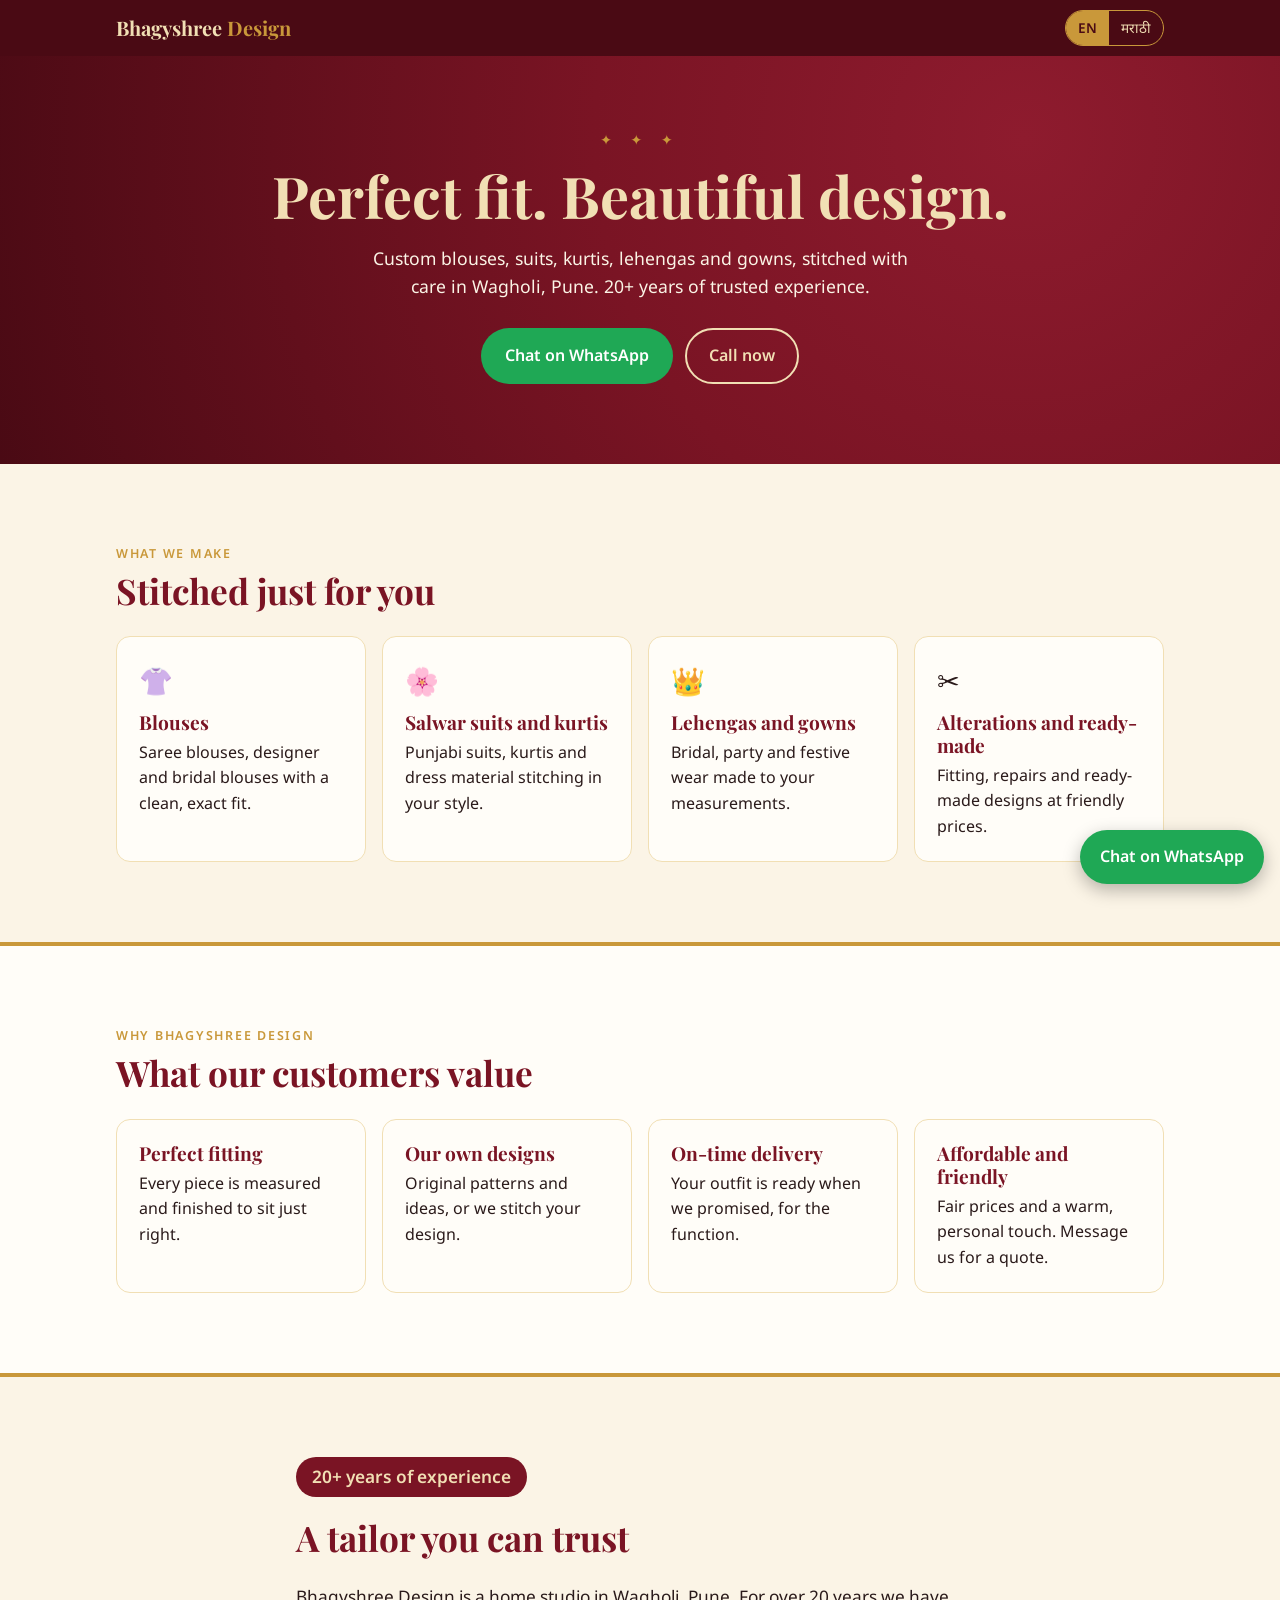
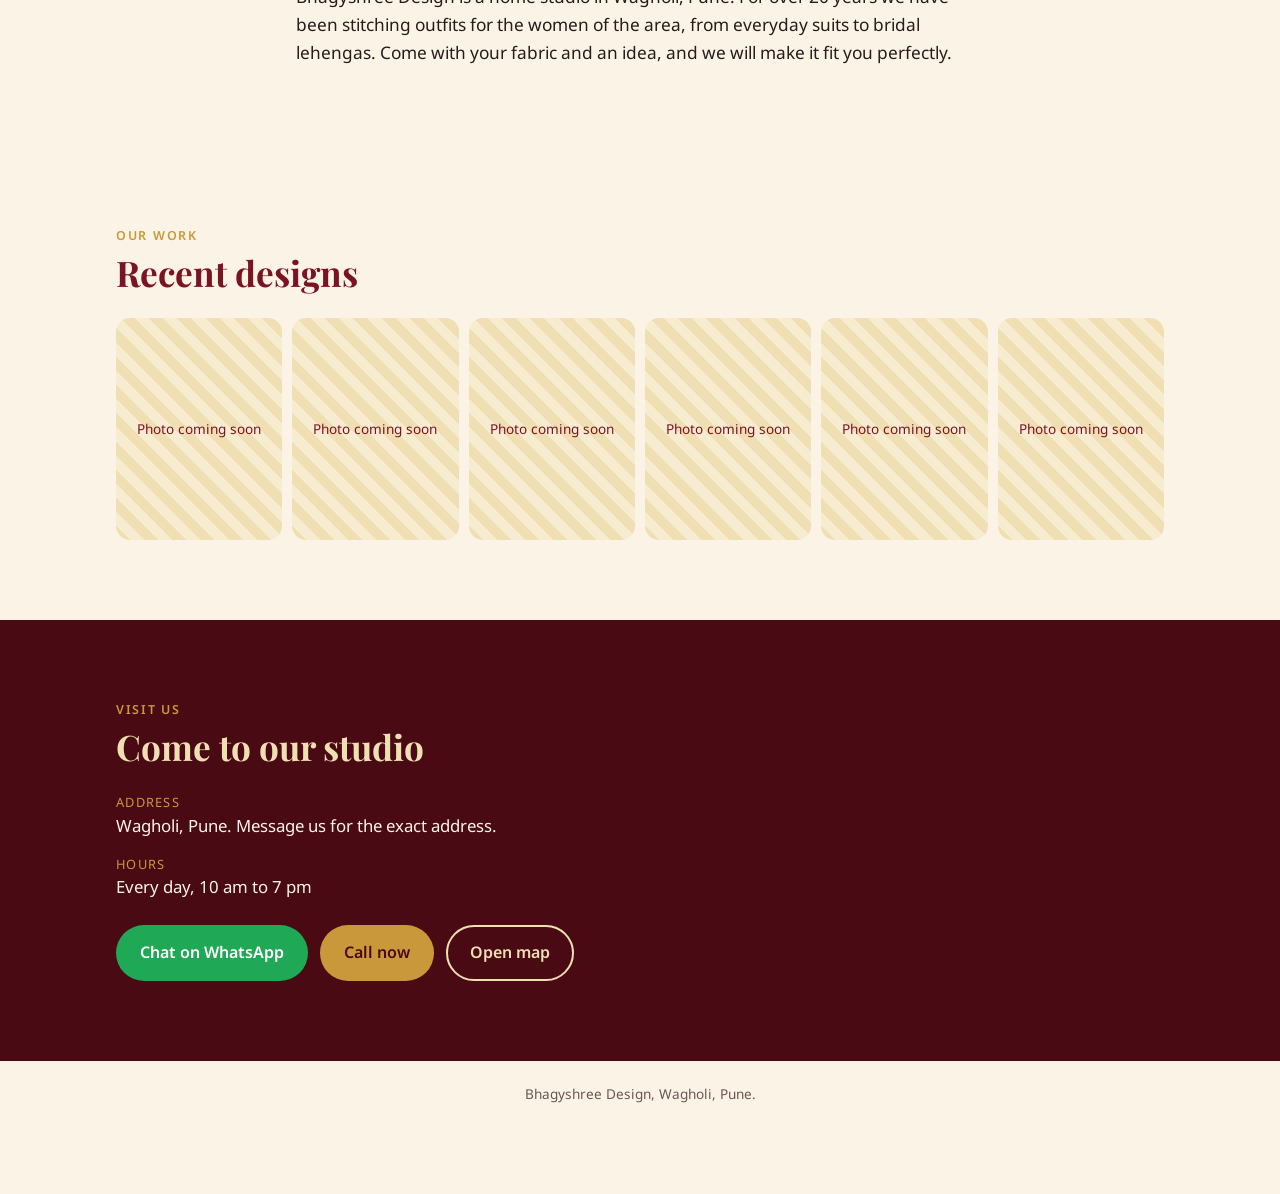
==== index.html @ c90fdfab "feat: first version of bilingual website (EN/MR) with business details Co-Authored-By: Claude Sonnet" ====
<!doctype html>
<html lang="en">
<head>
<meta charset="utf-8">
<meta name="viewport" content="width=device-width, initial-scale=1">
<title>Bhagyshree Design | Ladies Tailor and Fashion Designer, Wagholi, Pune</title>
<meta name="description" content="Bhagyshree Design, Wagholi, Pune. Custom blouses, salwar suits, kurtis, lehengas and gowns with perfect fitting. 20+ years of experience. Affordable prices.">
<link rel="preconnect" href="https://fonts.googleapis.com">
<link rel="preconnect" href="https://fonts.gstatic.com" crossorigin>
<link href="https://fonts.googleapis.com/css2?family=Noto+Sans+Devanagari:wght@400;600&family=Noto+Sans:wght@400;600&family=Noto+Serif+Devanagari:wght@600;700&family=Playfair+Display:wght@600;700&display=swap" rel="stylesheet">
<link rel="stylesheet" href="css/style.css">
</head>
<body>
<header>
  <div class="bar">
    <a class="logo" href="#top">Bhagyshree <span>Design</span></a>
    <div class="lang" role="group" aria-label="Language">
      <button data-lang="en" aria-pressed="true">EN</button>
      <button data-lang="mr" aria-pressed="false">मराठी</button>
    </div>
  </div>
</header>

<main id="top">
  <section class="hero">
    <div class="wrap">
      <div class="ornament">&#10022; &#10022; &#10022;</div>
      <h1 data-i18n="hero_title"></h1>
      <p data-i18n="hero_sub"></p>
      <div class="cta">
        <a class="btn btn-wa" data-wa data-i18n="btn_wa" href="#visit"></a>
        <a class="btn btn-ghost" data-call data-i18n="btn_call" href="#visit"></a>
      </div>
    </div>
  </section>

  <section id="services">
    <div class="wrap">
      <div class="eyebrow" data-i18n="services_eyebrow"></div>
      <h2 data-i18n="services_title"></h2>
      <div class="grid">
        <div class="card"><div class="ico">&#128090;</div><h3 data-i18n="s1_t"></h3><p data-i18n="s1_d"></p></div>
        <div class="card"><div class="ico">&#127800;</div><h3 data-i18n="s2_t"></h3><p data-i18n="s2_d"></p></div>
        <div class="card"><div class="ico">&#128081;</div><h3 data-i18n="s3_t"></h3><p data-i18n="s3_d"></p></div>
        <div class="card"><div class="ico">&#9986;&#65039;</div><h3 data-i18n="s4_t"></h3><p data-i18n="s4_d"></p></div>
      </div>
    </div>
  </section>

  <section class="why">
    <div class="wrap">
      <div class="eyebrow" data-i18n="why_eyebrow"></div>
      <h2 data-i18n="why_title"></h2>
      <div class="grid">
        <div class="card"><h3 data-i18n="w1_t"></h3><p data-i18n="w1_d"></p></div>
        <div class="card"><h3 data-i18n="w2_t"></h3><p data-i18n="w2_d"></p></div>
        <div class="card"><h3 data-i18n="w3_t"></h3><p data-i18n="w3_d"></p></div>
        <div class="card"><h3 data-i18n="w4_t"></h3><p data-i18n="w4_d"></p></div>
      </div>
    </div>
  </section>

  <section id="about">
    <div class="wrap about">
      <span class="badge" data-i18n="about_badge"></span>
      <h2 data-i18n="about_title"></h2>
      <p data-i18n="about_text"></p>
    </div>
  </section>

  <section id="work">
    <div class="wrap">
      <div class="eyebrow" data-i18n="work_eyebrow"></div>
      <h2 data-i18n="work_title"></h2>
      <div class="gallery" id="gallery"></div>
    </div>
  </section>

  <section id="visit" class="visit">
    <div class="wrap">
      <div class="eyebrow" data-i18n="visit_eyebrow"></div>
      <h2 data-i18n="visit_title"></h2>
      <dl>
        <div><dt data-i18n="visit_addr"></dt><dd id="addr"></dd></div>
        <div><dt data-i18n="visit_hours"></dt><dd id="hours"></dd></div>
      </dl>
      <div class="cta" style="justify-content:flex-start">
        <a class="btn btn-wa" data-wa data-i18n="btn_wa" href="#visit"></a>
        <a class="btn btn-call" data-call data-i18n="btn_call" href="#visit"></a>
        <a class="btn btn-ghost" id="mapBtn" target="_blank" rel="noopener" data-i18n="btn_map" href="#visit"></a>
      </div>
    </div>
  </section>
</main>

<footer><span data-i18n="footer"></span> <a id="igLink" hidden target="_blank" rel="noopener">Instagram</a></footer>
<a class="fab" data-wa data-i18n="btn_wa" href="#visit"></a>

<script src="js/config.js"></script>
<script src="js/app.js"></script>
</body>
</html>
---- css/style.css ----
:root {
  --maroon: #7a1424;
  --maroon-deep: #4a0a14;
  --gold: #c9983a;
  --gold-soft: #f1dfb4;
  --cream: #fbf4e6;
  --ink: #2a1a1a;
  --white: #fffdf8;
  --radius: 14px;
}
* { box-sizing: border-box; margin: 0; padding: 0; }
html { scroll-behavior: smooth; }
body {
  font-family: "Noto Sans", "Noto Sans Devanagari", system-ui, sans-serif;
  color: var(--ink);
  background: var(--cream);
  line-height: 1.6;
}
h1, h2, h3 { font-family: "Playfair Display", "Noto Serif Devanagari", serif; line-height: 1.2; }
a { color: inherit; }
.wrap { max-width: 1080px; margin: 0 auto; padding: 0 16px; }
section { padding: 56px 0; }
.eyebrow { color: var(--gold); letter-spacing: .14em; text-transform: uppercase; font-size: .78rem; font-weight: 600; }
h2 { font-size: clamp(1.6rem, 4vw, 2.2rem); color: var(--maroon); margin: 6px 0 24px; }

/* header */
header { position: sticky; top: 0; z-index: 10; background: var(--maroon-deep); color: var(--gold-soft); }
.bar { display: flex; align-items: center; justify-content: space-between; gap: 12px; padding: 10px 16px; max-width: 1080px; margin: 0 auto; }
.logo { font-family: "Playfair Display", serif; font-size: 1.25rem; font-weight: 700; text-decoration: none; color: var(--gold-soft); }
.logo span { color: var(--gold); }
.lang { display: flex; border: 1px solid var(--gold); border-radius: 999px; overflow: hidden; }
.lang button { background: none; border: 0; color: var(--gold-soft); padding: 6px 12px; cursor: pointer; font: inherit; font-size: .85rem; }
.lang button[aria-pressed="true"] { background: var(--gold); color: var(--maroon-deep); font-weight: 600; }

/* buttons */
.btn { display: inline-flex; align-items: center; gap: 8px; padding: 13px 22px; border-radius: 999px; font-weight: 600; text-decoration: none; border: 2px solid transparent; font-size: 1rem; }
.btn-wa { background: #1fa855; color: #fff; }
.btn-call { background: var(--gold); color: var(--maroon-deep); }
.btn-ghost { border-color: var(--gold-soft); color: var(--gold-soft); }

/* hero */
.hero { background: radial-gradient(circle at 80% 20%, #8e1b2e 0, var(--maroon) 40%, var(--maroon-deep) 100%); color: var(--cream); text-align: center; padding: 72px 0 80px; }
.hero h1 { font-size: clamp(2.1rem, 7vw, 3.6rem); color: var(--gold-soft); margin: 10px 0 14px; }
.hero p { max-width: 560px; margin: 0 auto 28px; font-size: 1.1rem; }
.cta { display: flex; flex-wrap: wrap; gap: 12px; justify-content: center; }
.ornament { color: var(--gold); letter-spacing: .5em; font-size: .9rem; }

/* cards */
.grid { display: grid; gap: 16px; grid-template-columns: repeat(auto-fit, minmax(230px, 1fr)); }
.card { background: var(--white); border: 1px solid var(--gold-soft); border-radius: var(--radius); padding: 22px; }
.card h3 { color: var(--maroon); font-size: 1.2rem; margin-bottom: 6px; }
.card .ico { font-size: 1.7rem; margin-bottom: 8px; }
.why { background: var(--white); border-top: 4px solid var(--gold); border-bottom: 4px solid var(--gold); }

/* about */
.about { max-width: 720px; font-size: 1.08rem; }
.badge { display: inline-block; background: var(--maroon); color: var(--gold-soft); padding: 6px 16px; border-radius: 999px; font-weight: 600; margin-bottom: 14px; }

/* gallery */
.gallery { display: grid; gap: 10px; grid-template-columns: repeat(auto-fill, minmax(160px, 1fr)); }
.gallery img, .ph { width: 100%; aspect-ratio: 3/4; object-fit: cover; border-radius: var(--radius); }
.ph { background: repeating-linear-gradient(45deg, var(--gold-soft), var(--gold-soft) 10px, #f7ecd0 10px, #f7ecd0 20px); display: grid; place-items: center; color: var(--maroon); font-size: .85rem; text-align: center; padding: 8px; }

/* visit */
.visit { background: var(--maroon-deep); color: var(--cream); }
.visit h2 { color: var(--gold-soft); }
.visit dl { display: grid; gap: 14px; margin-bottom: 24px; }
.visit dt { color: var(--gold); font-size: .8rem; letter-spacing: .1em; text-transform: uppercase; }
.visit dd { font-size: 1.05rem; }

footer { text-align: center; padding: 22px 16px 90px; font-size: .85rem; color: #6b5555; }

/* floating whatsapp */
.fab { position: fixed; right: 16px; bottom: 16px; z-index: 20; background: #1fa855; color: #fff; text-decoration: none; padding: 14px 20px; border-radius: 999px; font-weight: 600; box-shadow: 0 6px 18px rgba(0,0,0,.28); }

@media (min-width: 720px) { section { padding: 80px 0; } }
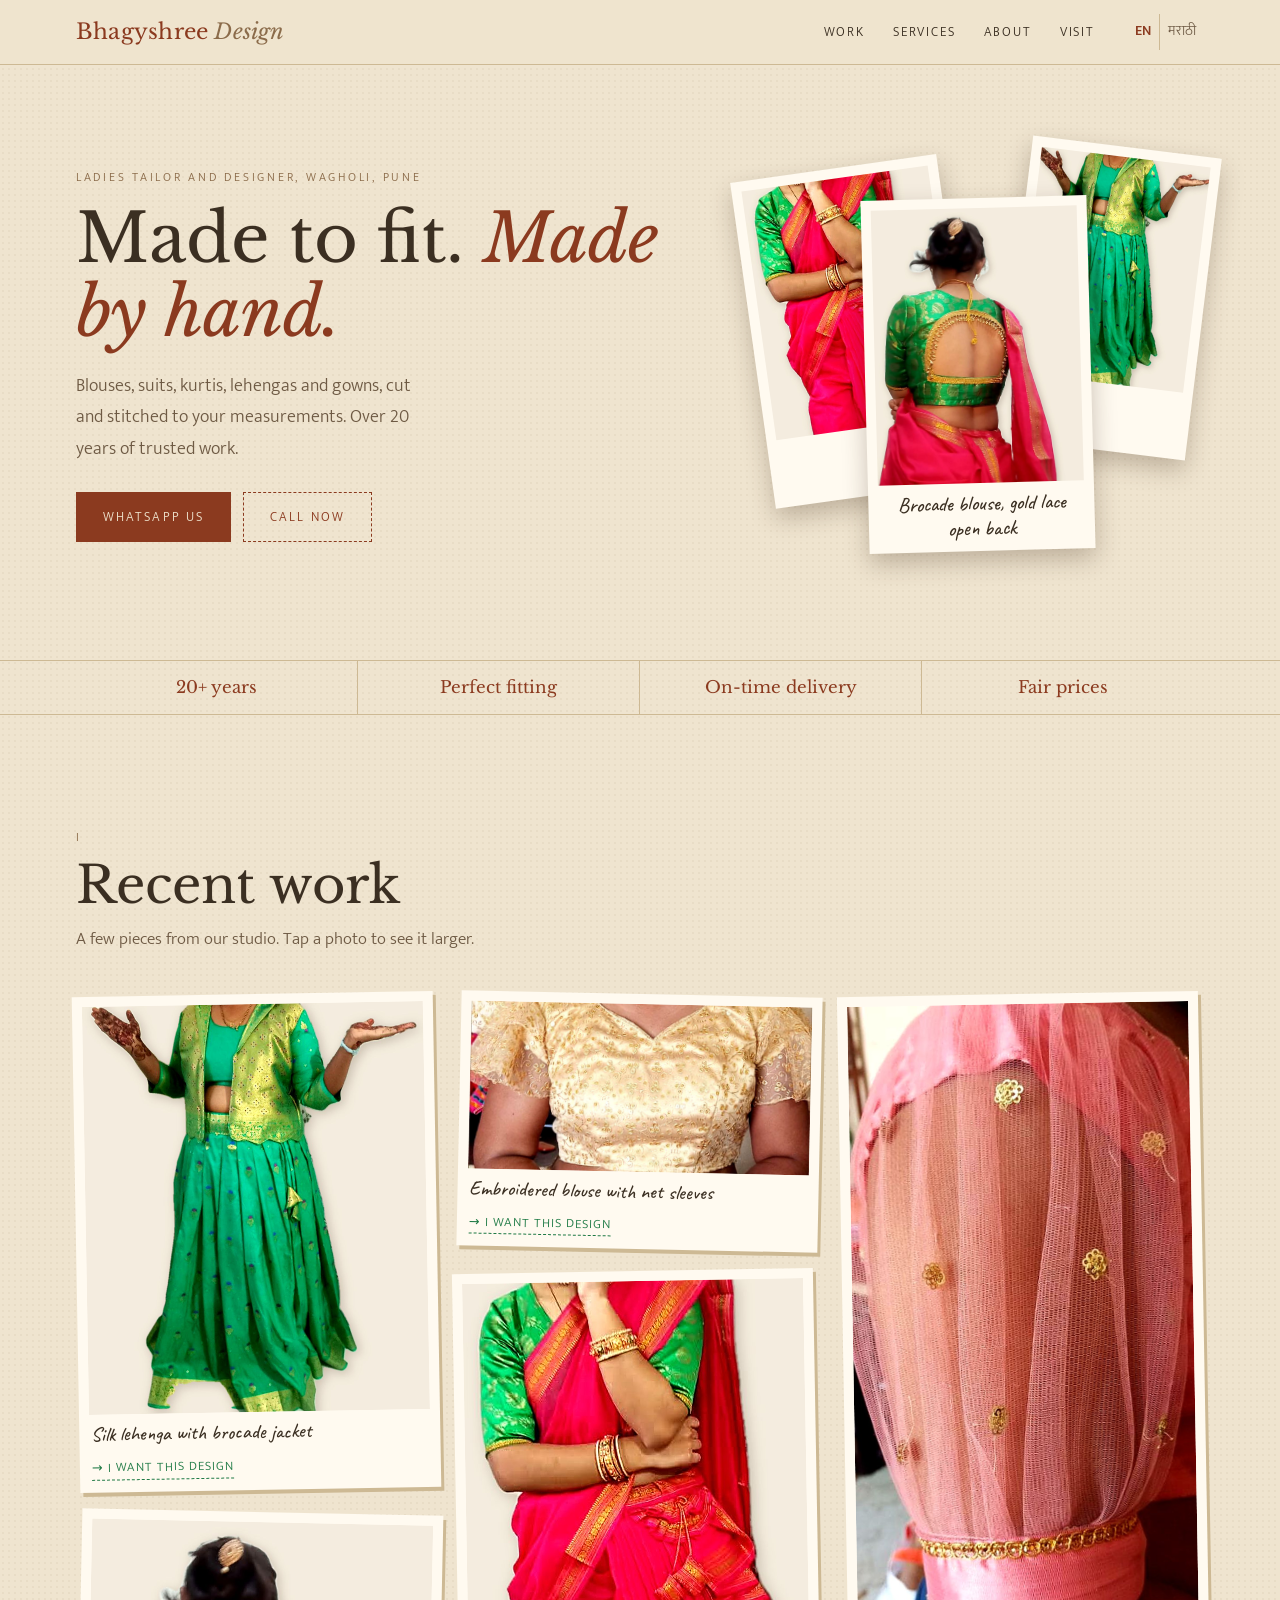
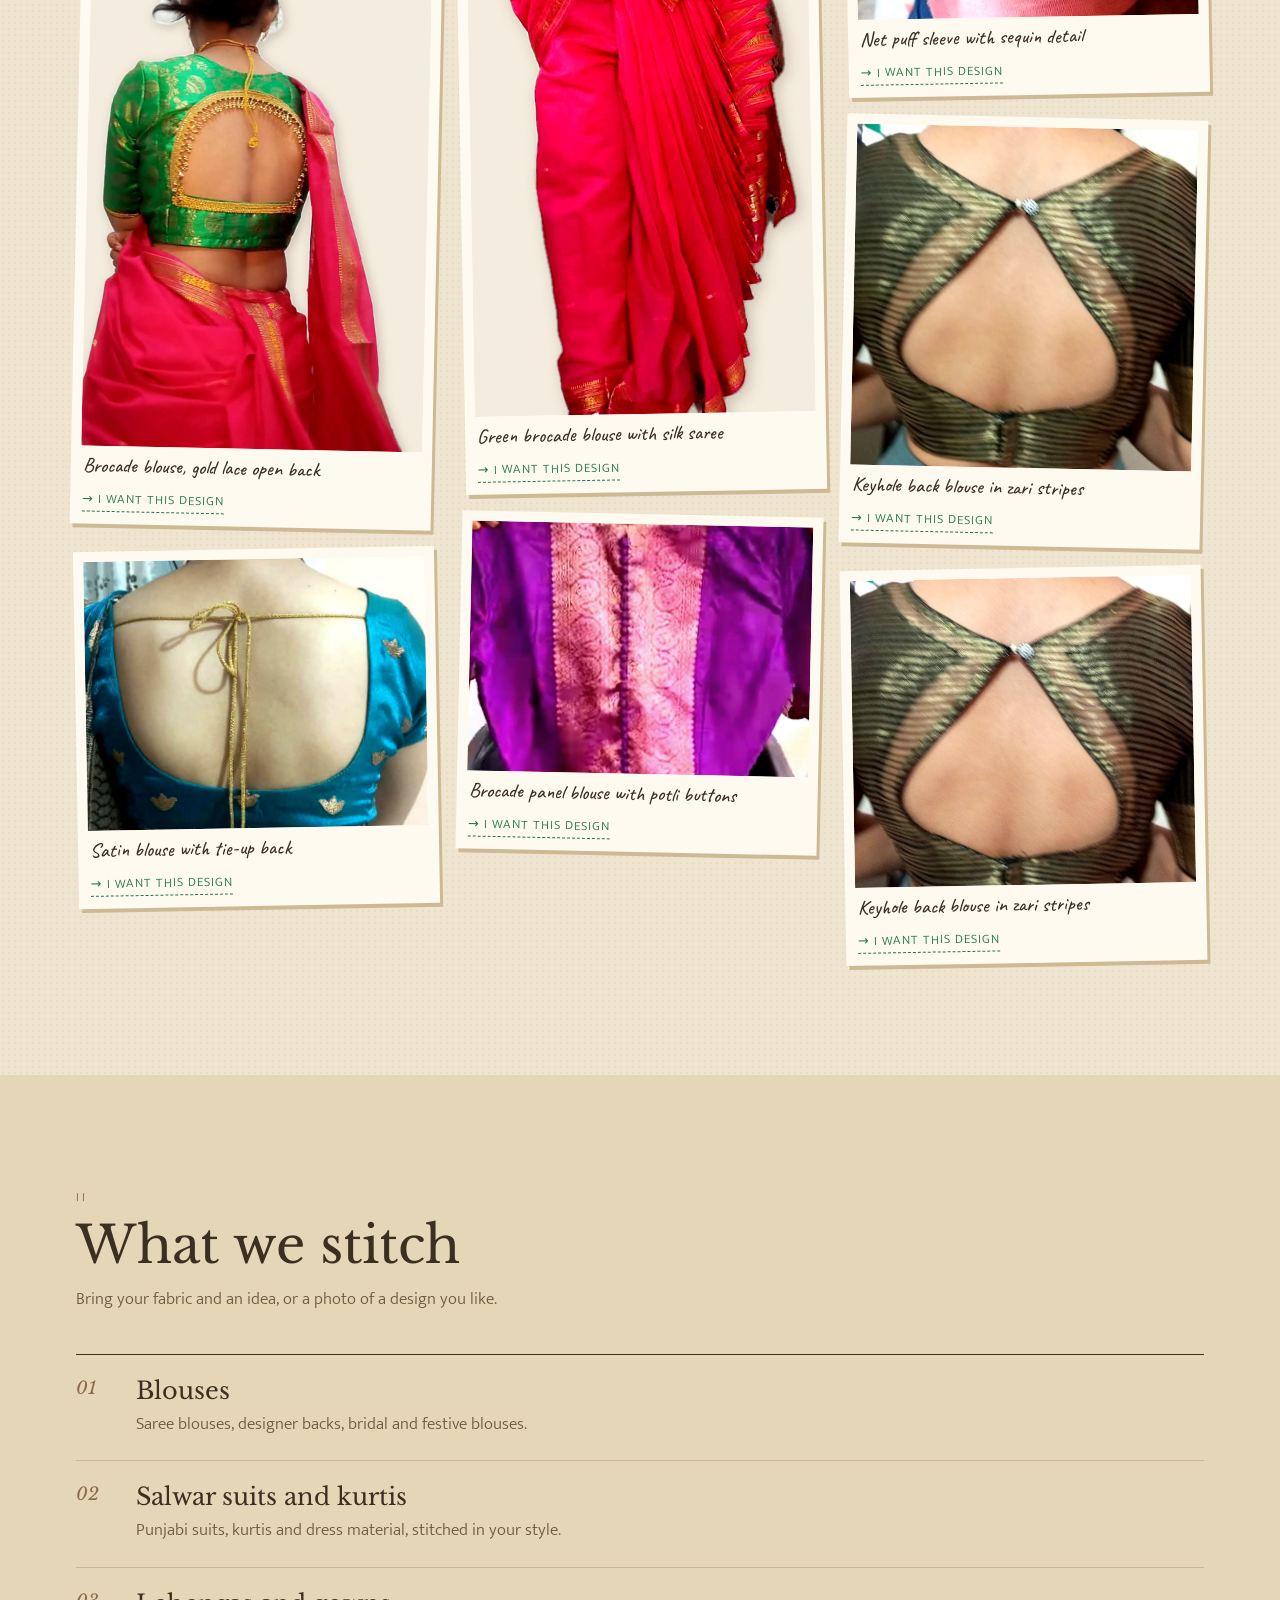
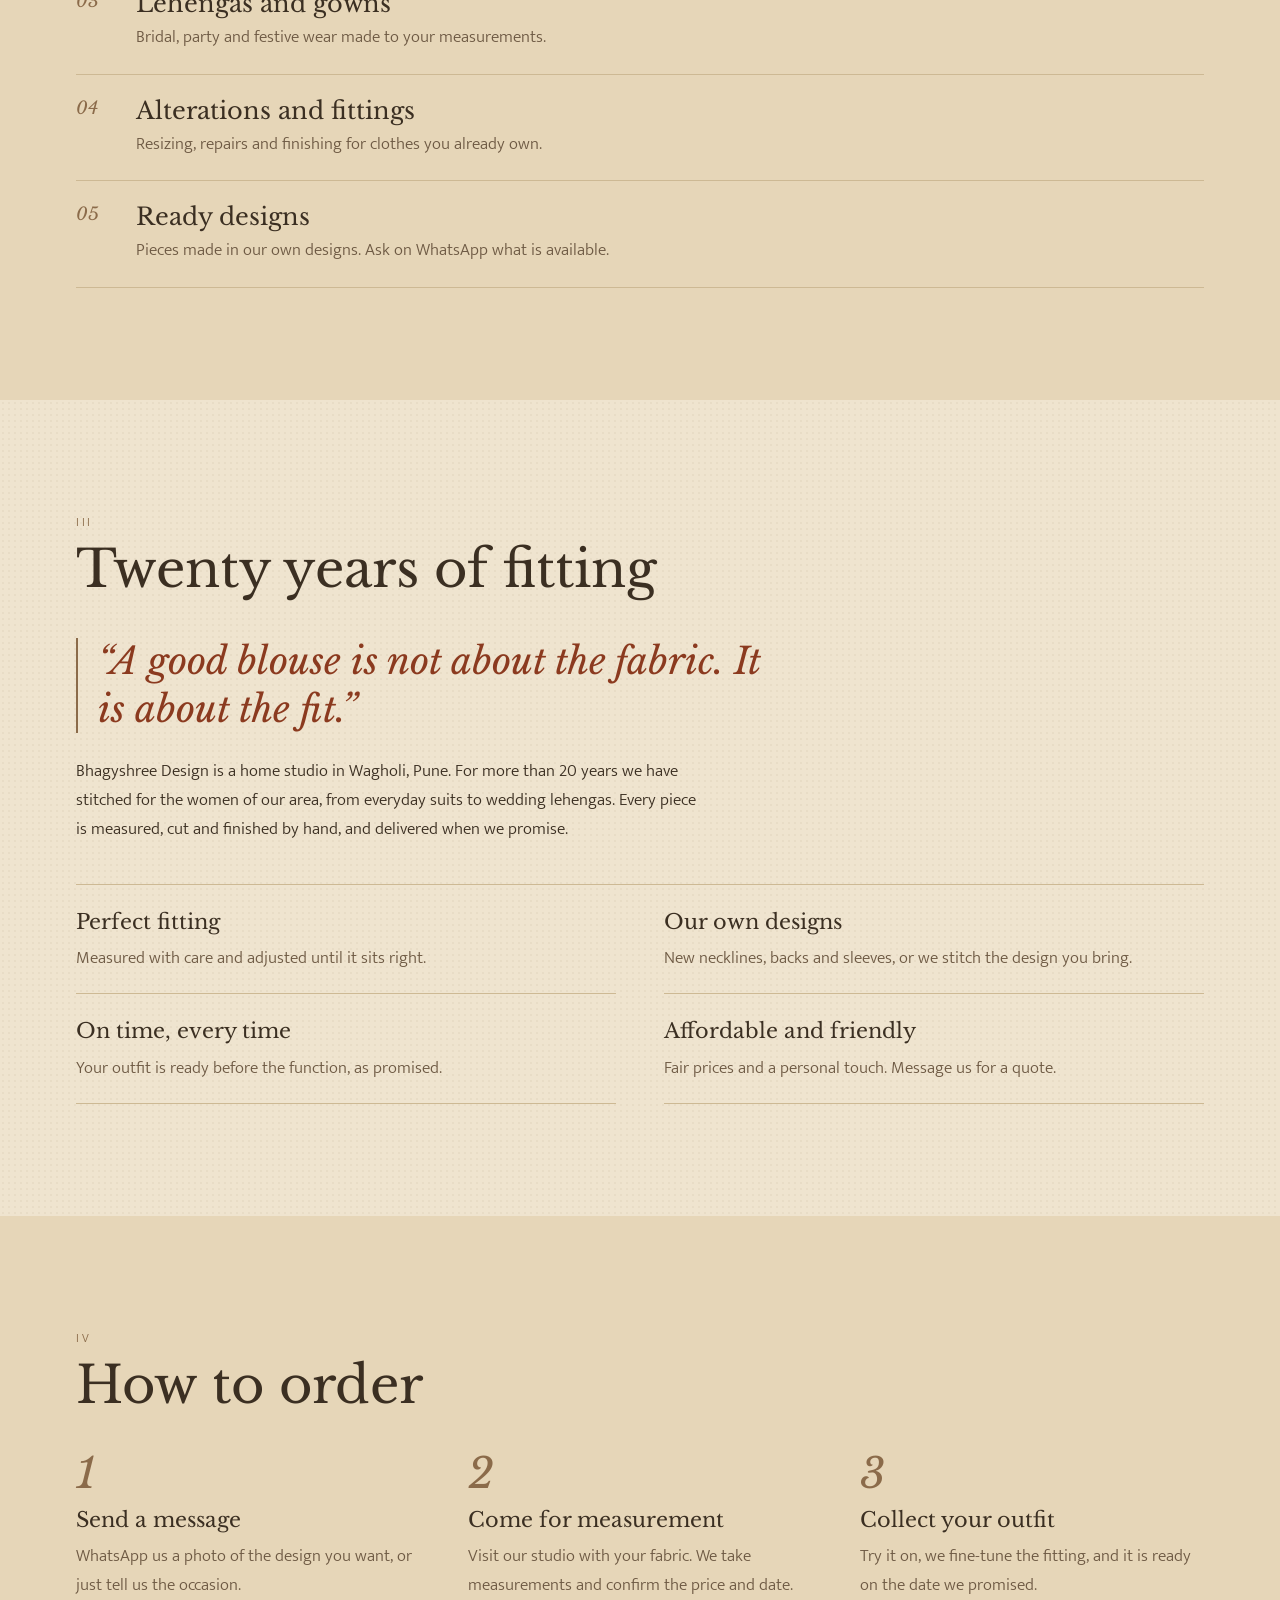
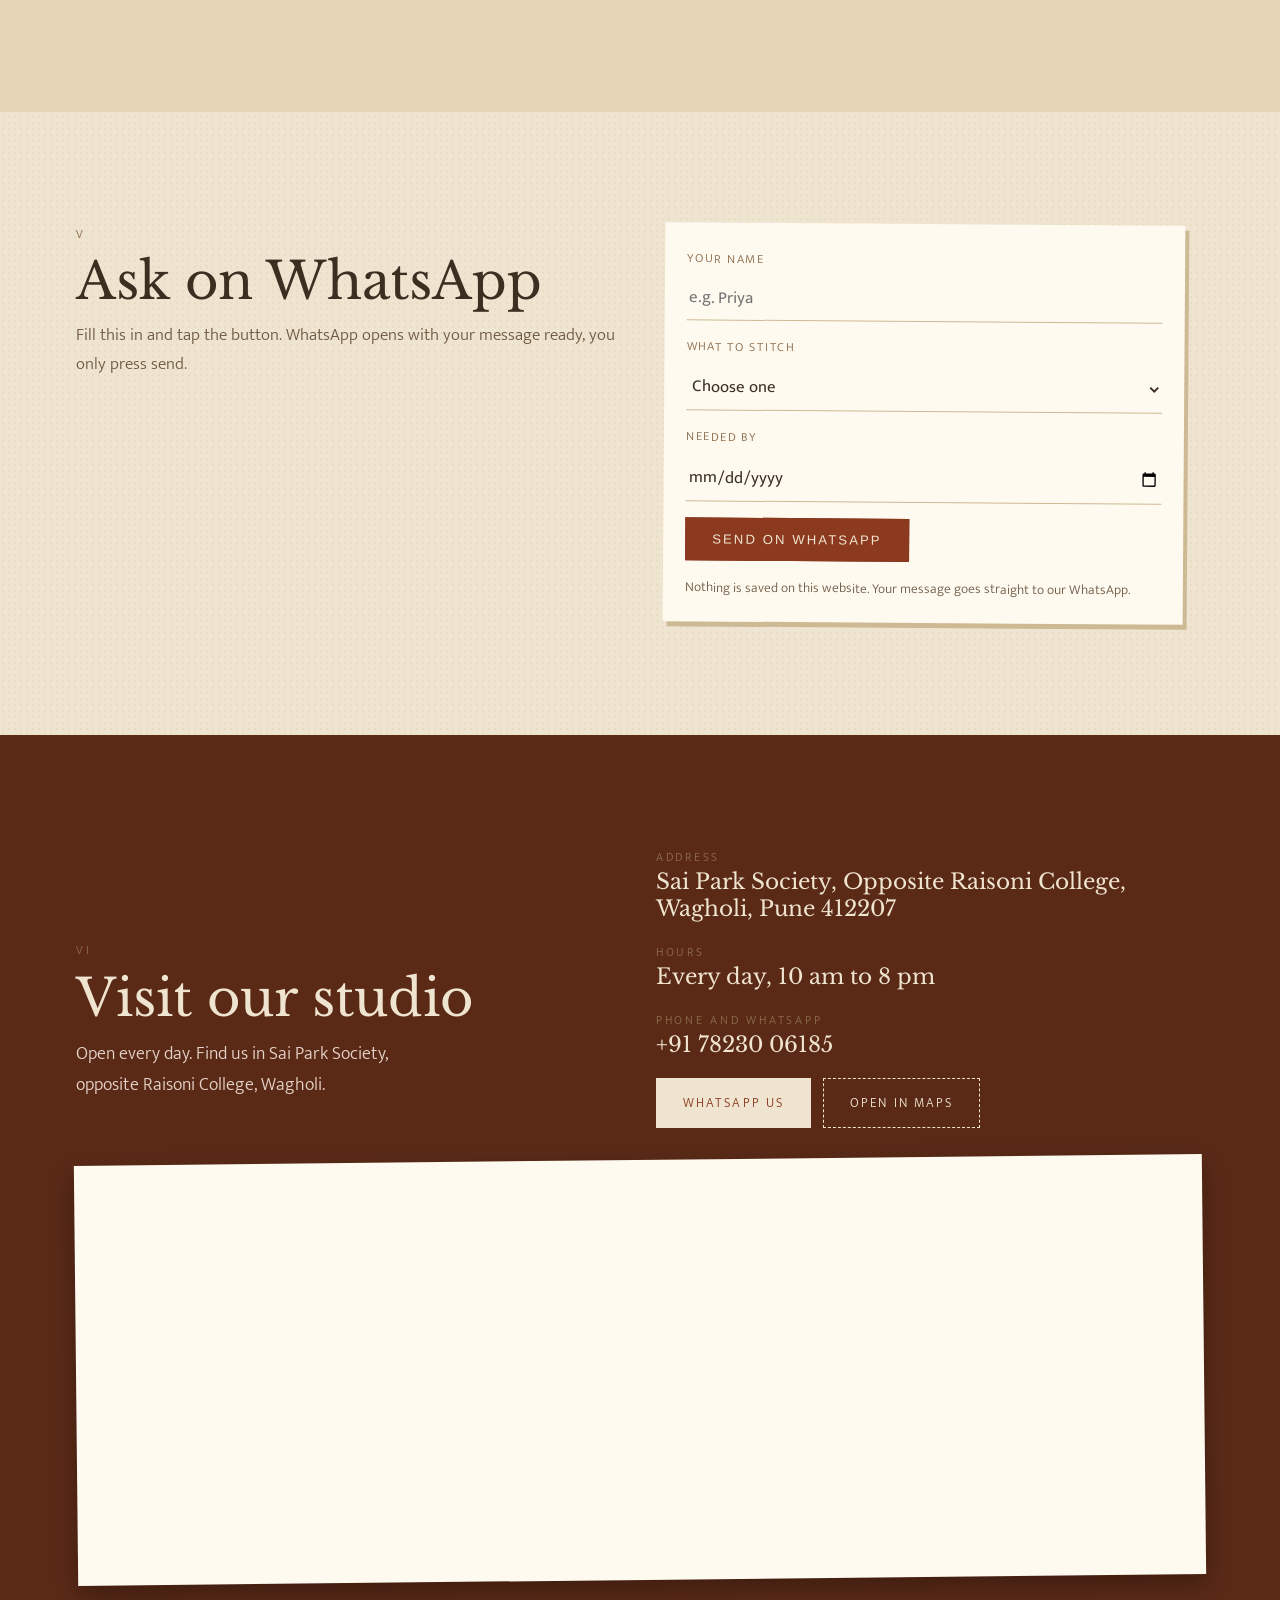
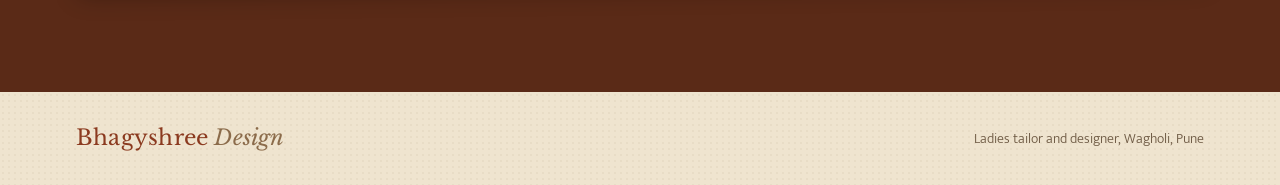
==== commit 960fc533: "feat: vintage website with polaroid hero, WhatsApp design buttons, enquiry form, address and map Co-" ====
--- a/index.html
+++ b/index.html
@@ -3,17 +3,45 @@
 <head>
 <meta charset="utf-8">
 <meta name="viewport" content="width=device-width, initial-scale=1">
-<title>Bhagyshree Design | Ladies Tailor and Fashion Designer, Wagholi, Pune</title>
-<meta name="description" content="Bhagyshree Design, Wagholi, Pune. Custom blouses, salwar suits, kurtis, lehengas and gowns with perfect fitting. 20+ years of experience. Affordable prices.">
+<title>Bhagyshree Design | Ladies Tailor and Designer in Wagholi, Pune</title>
+<meta name="description" content="Bhagyshree Design, Sai Park Society, opposite Raisoni College, Wagholi, Pune. Custom blouses, salwar suits, kurtis, lehengas and gowns with perfect fitting. 20+ years of experience. Open every day, 10 am to 8 pm. WhatsApp +91 78230 06185.">
+<meta property="og:title" content="Bhagyshree Design, Wagholi, Pune">
+<meta property="og:description" content="Custom blouses, suits, lehengas and gowns, stitched to fit. 20+ years of experience.">
+<meta property="og:image" content="https://riteshrv3-cmyk.github.io/bhagyshreedesign/images/og-cover.jpg">
+<meta property="og:url" content="https://riteshrv3-cmyk.github.io/bhagyshreedesign/">
+<link rel="canonical" href="https://riteshrv3-cmyk.github.io/bhagyshreedesign/">
+<meta property="og:type" content="website">
+<meta name="theme-color" content="#f6efe2">
+<link rel="icon" href="images/icon-192.png">
 <link rel="preconnect" href="https://fonts.googleapis.com">
 <link rel="preconnect" href="https://fonts.gstatic.com" crossorigin>
-<link href="https://fonts.googleapis.com/css2?family=Noto+Sans+Devanagari:wght@400;600&family=Noto+Sans:wght@400;600&family=Noto+Serif+Devanagari:wght@600;700&family=Playfair+Display:wght@600;700&display=swap" rel="stylesheet">
-<link rel="stylesheet" href="css/style.css">
+<link href="https://fonts.googleapis.com/css2?family=Caveat:wght@500&family=Libre+Baskerville:ital,wght@0,400;0,700;1,400&family=Mukta:wght@300;400;600&family=Tiro+Devanagari+Marathi:ital@0;1&display=swap" rel="stylesheet">
+<link rel="stylesheet" href="css/style.css?v=6">
+<script type="application/ld+json">
+{
+  "@context": "https://schema.org",
+  "@type": "ClothingStore",
+  "name": "Bhagyshree Design",
+  "description": "Ladies tailor and fashion designer: custom blouses, salwar suits, kurtis, lehengas and gowns.",
+  "telephone": "+917823006185",
+  "image": "https://riteshrv3-cmyk.github.io/bhagyshreedesign/images/og-cover.jpg",
+  "url": "https://riteshrv3-cmyk.github.io/bhagyshreedesign/",
+  "address": { "@type": "PostalAddress", "streetAddress": "Sai Park Society, Opposite Raisoni College", "addressLocality": "Wagholi, Pune", "postalCode": "412207", "addressRegion": "Maharashtra", "addressCountry": "IN" },
+  "openingHoursSpecification": [{ "@type": "OpeningHoursSpecification", "dayOfWeek": ["Monday","Tuesday","Wednesday","Thursday","Friday","Saturday","Sunday"], "opens": "10:00", "closes": "20:00" }],
+  "priceRange": "₹"
+}
+</script>
 </head>
 <body>
-<header>
-  <div class="bar">
-    <a class="logo" href="#top">Bhagyshree <span>Design</span></a>
+<header class="top">
+  <div class="wrap bar">
+    <a class="mark" href="#top" aria-label="Bhagyshree Design, home">Bhagyshree <em>Design</em></a>
+    <nav class="nav" aria-label="Sections">
+      <a href="#work" data-i18n="nav_work"></a>
+      <a href="#services" data-i18n="nav_services"></a>
+      <a href="#about" data-i18n="nav_about"></a>
+      <a href="#visit" data-i18n="nav_visit"></a>
+    </nav>
     <div class="lang" role="group" aria-label="Language">
       <button data-lang="en" aria-pressed="true">EN</button>
       <button data-lang="mr" aria-pressed="false">मराठी</button>
@@ -23,80 +51,161 @@
 
 <main id="top">
   <section class="hero">
+    <div class="wrap hero-grid">
+      <div class="hero-text">
+        <p class="kicker" data-i18n="hero_kicker"></p>
+        <h1 data-i18n="hero_title"></h1>
+        <p class="lede" data-i18n="hero_sub"></p>
+        <div class="actions">
+          <a class="btn btn-solid" data-wa data-i18n="btn_wa"></a>
+          <a class="btn btn-line" data-call data-i18n="btn_call"></a>
+        </div>
+      </div>
+      <div class="stack">
+        <figure class="polaroid p1"><img src="images/pink-saree-green-blouse.jpg" width="652" height="1400" alt="Green brocade blouse with pink silk saree"><figcaption data-i18n="g3"></figcaption></figure>
+        <figure class="polaroid p2"><img src="images/green-lehenga-jacket.jpg" width="1170" height="1400" alt="Green silk lehenga with brocade jacket"><figcaption data-i18n="g1"></figcaption></figure>
+        <figure class="polaroid p3"><img src="images/green-blouse-gold-back.jpg" width="907" height="1400" alt="Green brocade blouse with gold lace open back" fetchpriority="high"><figcaption data-i18n="g2"></figcaption></figure>
+      </div>
+    </div>
+  </section>
+
+  <div class="facts">
+    <div class="wrap facts-row">
+      <span data-i18n="f1"></span><span data-i18n="f2"></span><span data-i18n="f3"></span><span data-i18n="f4"></span>
+    </div>
+  </div>
+
+  <section id="work" class="section">
     <div class="wrap">
-      <div class="ornament">&#10022; &#10022; &#10022;</div>
-      <h1 data-i18n="hero_title"></h1>
-      <p data-i18n="hero_sub"></p>
-      <div class="cta">
-        <a class="btn btn-wa" data-wa data-i18n="btn_wa" href="#visit"></a>
-        <a class="btn btn-ghost" data-call data-i18n="btn_call" href="#visit"></a>
-      </div>
-    </div>
-  </section>
-
-  <section id="services">
+      <div class="head">
+        <p class="num">I</p>
+        <h2 data-i18n="work_title"></h2>
+        <p class="note" data-i18n="work_note"></p>
+      </div>
+      <div class="gallery" id="gallery"></div>
+    </div>
+  </section>
+
+  <section id="services" class="section alt">
     <div class="wrap">
-      <div class="eyebrow" data-i18n="services_eyebrow"></div>
-      <h2 data-i18n="services_title"></h2>
-      <div class="grid">
-        <div class="card"><div class="ico">&#128090;</div><h3 data-i18n="s1_t"></h3><p data-i18n="s1_d"></p></div>
-        <div class="card"><div class="ico">&#127800;</div><h3 data-i18n="s2_t"></h3><p data-i18n="s2_d"></p></div>
-        <div class="card"><div class="ico">&#128081;</div><h3 data-i18n="s3_t"></h3><p data-i18n="s3_d"></p></div>
-        <div class="card"><div class="ico">&#9986;&#65039;</div><h3 data-i18n="s4_t"></h3><p data-i18n="s4_d"></p></div>
-      </div>
-    </div>
-  </section>
-
-  <section class="why">
+      <div class="head">
+        <p class="num">II</p>
+        <h2 data-i18n="services_title"></h2>
+        <p class="note" data-i18n="services_note"></p>
+      </div>
+      <ol class="list">
+        <li><span class="idx">01</span><div><h3 data-i18n="s1_t"></h3><p data-i18n="s1_d"></p></div></li>
+        <li><span class="idx">02</span><div><h3 data-i18n="s2_t"></h3><p data-i18n="s2_d"></p></div></li>
+        <li><span class="idx">03</span><div><h3 data-i18n="s3_t"></h3><p data-i18n="s3_d"></p></div></li>
+        <li><span class="idx">04</span><div><h3 data-i18n="s4_t"></h3><p data-i18n="s4_d"></p></div></li>
+        <li><span class="idx">05</span><div><h3 data-i18n="s5_t"></h3><p data-i18n="s5_d"></p></div></li>
+      </ol>
+    </div>
+  </section>
+
+  <section id="about" class="section">
+    <div class="wrap about">
+      <div class="head">
+        <p class="num">III</p>
+        <h2 data-i18n="about_title"></h2>
+      </div>
+      <blockquote data-i18n="about_quote"></blockquote>
+      <p class="body" data-i18n="about_text"></p>
+      <ul class="why">
+        <li><h3 data-i18n="w1_t"></h3><p data-i18n="w1_d"></p></li>
+        <li><h3 data-i18n="w2_t"></h3><p data-i18n="w2_d"></p></li>
+        <li><h3 data-i18n="w3_t"></h3><p data-i18n="w3_d"></p></li>
+        <li><h3 data-i18n="w4_t"></h3><p data-i18n="w4_d"></p></li>
+      </ul>
+    </div>
+  </section>
+
+  <section class="section alt">
     <div class="wrap">
-      <div class="eyebrow" data-i18n="why_eyebrow"></div>
-      <h2 data-i18n="why_title"></h2>
-      <div class="grid">
-        <div class="card"><h3 data-i18n="w1_t"></h3><p data-i18n="w1_d"></p></div>
-        <div class="card"><h3 data-i18n="w2_t"></h3><p data-i18n="w2_d"></p></div>
-        <div class="card"><h3 data-i18n="w3_t"></h3><p data-i18n="w3_d"></p></div>
-        <div class="card"><h3 data-i18n="w4_t"></h3><p data-i18n="w4_d"></p></div>
-      </div>
-    </div>
-  </section>
-
-  <section id="about">
-    <div class="wrap about">
-      <span class="badge" data-i18n="about_badge"></span>
-      <h2 data-i18n="about_title"></h2>
-      <p data-i18n="about_text"></p>
-    </div>
-  </section>
-
-  <section id="work">
-    <div class="wrap">
-      <div class="eyebrow" data-i18n="work_eyebrow"></div>
-      <h2 data-i18n="work_title"></h2>
-      <div class="gallery" id="gallery"></div>
-    </div>
-  </section>
-
-  <section id="visit" class="visit">
-    <div class="wrap">
-      <div class="eyebrow" data-i18n="visit_eyebrow"></div>
-      <h2 data-i18n="visit_title"></h2>
-      <dl>
+      <div class="head">
+        <p class="num">IV</p>
+        <h2 data-i18n="steps_title"></h2>
+      </div>
+      <ol class="steps">
+        <li><span class="idx">1</span><h3 data-i18n="st1_t"></h3><p data-i18n="st1_d"></p></li>
+        <li><span class="idx">2</span><h3 data-i18n="st2_t"></h3><p data-i18n="st2_d"></p></li>
+        <li><span class="idx">3</span><h3 data-i18n="st3_t"></h3><p data-i18n="st3_d"></p></li>
+      </ol>
+    </div>
+  </section>
+
+  <section id="enquiry" class="section">
+    <div class="wrap enquiry-grid">
+      <div class="head">
+        <p class="num">V</p>
+        <h2 data-i18n="form_title"></h2>
+        <p class="note" data-i18n="form_note"></p>
+      </div>
+      <form class="card" id="enquiryForm">
+        <label><span data-i18n="form_name"></span>
+          <input name="custname" autocomplete="name" data-i18n-ph="form_name_ph">
+        </label>
+        <label><span data-i18n="form_item"></span>
+          <select name="garment">
+            <option value="" data-i18n="opt_choose"></option>
+            <option data-i18n="s1_t"></option>
+            <option data-i18n="s2_t"></option>
+            <option data-i18n="s3_t"></option>
+            <option data-i18n="s4_t"></option>
+            <option data-i18n="opt_other"></option>
+          </select>
+        </label>
+        <label><span data-i18n="form_date"></span>
+          <input name="needby" type="date">
+        </label>
+        <button class="btn btn-solid" type="submit" data-i18n="form_send"></button>
+        <p class="small" data-i18n="form_small"></p>
+      </form>
+    </div>
+  </section>
+
+  <section id="visit" class="section visit">
+    <div class="wrap visit-grid">
+      <div>
+        <p class="num">VI</p>
+        <h2 data-i18n="visit_title"></h2>
+        <p class="lede" data-i18n="visit_sub"></p>
+      </div>
+      <dl class="info">
         <div><dt data-i18n="visit_addr"></dt><dd id="addr"></dd></div>
-        <div><dt data-i18n="visit_hours"></dt><dd id="hours"></dd></div>
+        <div><dt data-i18n="visit_hours"></dt><dd data-i18n="hours"></dd></div>
+        <div><dt data-i18n="visit_phone"></dt><dd><a data-call id="phoneText"></a></dd></div>
+        <div class="actions">
+          <a class="btn btn-solid" data-wa data-i18n="btn_wa"></a>
+          <a class="btn btn-line" id="mapBtn" target="_blank" rel="noopener" data-i18n="btn_map"></a>
+        </div>
       </dl>
-      <div class="cta" style="justify-content:flex-start">
-        <a class="btn btn-wa" data-wa data-i18n="btn_wa" href="#visit"></a>
-        <a class="btn btn-call" data-call data-i18n="btn_call" href="#visit"></a>
-        <a class="btn btn-ghost" id="mapBtn" target="_blank" rel="noopener" data-i18n="btn_map" href="#visit"></a>
-      </div>
+      <div class="map"><iframe id="mapFrame" title="Map: Bhagyshree Design, Wagholi, Pune" loading="lazy" referrerpolicy="no-referrer-when-downgrade"></iframe></div>
     </div>
   </section>
 </main>
 
-<footer><span data-i18n="footer"></span> <a id="igLink" hidden target="_blank" rel="noopener">Instagram</a></footer>
-<a class="fab" data-wa data-i18n="btn_wa" href="#visit"></a>
-
-<script src="js/config.js"></script>
-<script src="js/app.js"></script>
+<footer class="foot">
+  <div class="wrap foot-row">
+    <span class="mark">Bhagyshree <em>Design</em></span>
+    <span data-i18n="footer"></span>
+    <a id="igLink" hidden target="_blank" rel="noopener">Instagram</a>
+  </div>
+</footer>
+
+<nav class="callbar" aria-label="Contact">
+  <a data-call data-i18n="bar_call"></a>
+  <a data-wa class="wa" data-i18n="bar_wa"></a>
+</nav>
+
+<dialog id="viewer" aria-label="Photo">
+  <button class="close" aria-label="Close">&times;</button>
+  <img alt="">
+  <p></p>
+  <a class="btn btn-solid ask" target="_blank" rel="noopener" data-i18n="btn_ask"></a>
+</dialog>
+
+<script src="js/config.js?v=6"></script>
+<script src="js/app.js?v=6"></script>
 </body>
 </html>
--- a/css/style.css
+++ b/css/style.css
@@ -1,76 +1,168 @@
+/* Vintage scrapbook theme: old paper, polaroid photos, handwritten captions */
 :root {
-  --maroon: #7a1424;
-  --maroon-deep: #4a0a14;
-  --gold: #c9983a;
-  --gold-soft: #f1dfb4;
-  --cream: #fbf4e6;
-  --ink: #2a1a1a;
-  --white: #fffdf8;
-  --radius: 14px;
+  --ivory: #efe4cf;      /* old paper */
+  --paper: #fffaf0;      /* polaroid white */
+  --sand: #e6d6b8;
+  --ink: #3b2f22;
+  --muted: #6e5a44;
+  --maroon: #8b3a1f;     /* rust accent */
+  --gold: #8b6b4a;
+  --line: #cdb994;
+  --serif: "Libre Baskerville", "Tiro Devanagari Marathi", Georgia, serif;
+  --sans: "Mukta", system-ui, sans-serif;
+  --hand: "Caveat", "Tiro Devanagari Marathi", cursive;
 }
+:lang(mr) { --serif: "Tiro Devanagari Marathi", "Libre Baskerville", Georgia, serif; }
+
 * { box-sizing: border-box; margin: 0; padding: 0; }
-html { scroll-behavior: smooth; }
-body {
-  font-family: "Noto Sans", "Noto Sans Devanagari", system-ui, sans-serif;
-  color: var(--ink);
-  background: var(--cream);
-  line-height: 1.6;
-}
-h1, h2, h3 { font-family: "Playfair Display", "Noto Serif Devanagari", serif; line-height: 1.2; }
-a { color: inherit; }
-.wrap { max-width: 1080px; margin: 0 auto; padding: 0 16px; }
-section { padding: 56px 0; }
-.eyebrow { color: var(--gold); letter-spacing: .14em; text-transform: uppercase; font-size: .78rem; font-weight: 600; }
-h2 { font-size: clamp(1.6rem, 4vw, 2.2rem); color: var(--maroon); margin: 6px 0 24px; }
+html { scroll-behavior: smooth; scroll-padding-top: 72px; }
+body { background: var(--ivory) radial-gradient(rgba(120, 90, 50, .06) 1px, transparent 1px) 0 0 / 6px 6px; color: var(--ink); font: 300 1.0625rem/1.7 var(--sans); -webkit-font-smoothing: antialiased; }
+img { display: block; max-width: 100%; height: auto; }
+a { color: inherit; text-decoration: none; }
+.wrap { max-width: 1160px; margin: 0 auto; padding: 0 16px; }
+h1, h2, h3, .mark, blockquote { font-family: var(--serif); font-weight: 400; }
 
 /* header */
-header { position: sticky; top: 0; z-index: 10; background: var(--maroon-deep); color: var(--gold-soft); }
-.bar { display: flex; align-items: center; justify-content: space-between; gap: 12px; padding: 10px 16px; max-width: 1080px; margin: 0 auto; }
-.logo { font-family: "Playfair Display", serif; font-size: 1.25rem; font-weight: 700; text-decoration: none; color: var(--gold-soft); }
-.logo span { color: var(--gold); }
-.lang { display: flex; border: 1px solid var(--gold); border-radius: 999px; overflow: hidden; }
-.lang button { background: none; border: 0; color: var(--gold-soft); padding: 6px 12px; cursor: pointer; font: inherit; font-size: .85rem; }
-.lang button[aria-pressed="true"] { background: var(--gold); color: var(--maroon-deep); font-weight: 600; }
+.top { position: sticky; top: 0; z-index: 20; background: rgba(239, 228, 207, .96); backdrop-filter: blur(6px); border-bottom: 1px solid var(--line); }
+.bar { display: flex; align-items: center; gap: 24px; height: 64px; }
+.mark { font-size: 1.35rem; letter-spacing: .01em; color: var(--maroon); white-space: nowrap; }
+.mark em { color: var(--gold); }
+.nav { display: none; gap: 28px; margin-left: auto; font-size: .82rem; letter-spacing: .14em; text-transform: uppercase; }
+.nav a:hover { color: var(--maroon); }
+.lang { margin-left: auto; display: flex; font-size: .85rem; }
+.lang button { background: none; border: 0; padding: 6px 8px; cursor: pointer; font: inherit; color: var(--muted); }
+.lang button + button { border-left: 1px solid var(--line); }
+.lang button[aria-pressed="true"] { color: var(--maroon); font-weight: 600; }
 
 /* buttons */
-.btn { display: inline-flex; align-items: center; gap: 8px; padding: 13px 22px; border-radius: 999px; font-weight: 600; text-decoration: none; border: 2px solid transparent; font-size: 1rem; }
-.btn-wa { background: #1fa855; color: #fff; }
-.btn-call { background: var(--gold); color: var(--maroon-deep); }
-.btn-ghost { border-color: var(--gold-soft); color: var(--gold-soft); }
+.actions { display: flex; flex-wrap: wrap; gap: 12px; }
+.btn { display: inline-block; padding: 13px 26px; font-size: .82rem; letter-spacing: .16em; text-transform: uppercase; border: 1px solid var(--maroon); transition: background .2s, color .2s; cursor: pointer; }
+.btn-solid { background: var(--maroon); color: var(--ivory); }
+.btn-solid:hover { background: #6e2c16; }
+.btn-line { color: var(--maroon); border-style: dashed; }
+.btn-line:hover { background: var(--maroon); color: var(--ivory); }
 
 /* hero */
-.hero { background: radial-gradient(circle at 80% 20%, #8e1b2e 0, var(--maroon) 40%, var(--maroon-deep) 100%); color: var(--cream); text-align: center; padding: 72px 0 80px; }
-.hero h1 { font-size: clamp(2.1rem, 7vw, 3.6rem); color: var(--gold-soft); margin: 10px 0 14px; }
-.hero p { max-width: 560px; margin: 0 auto 28px; font-size: 1.1rem; }
-.cta { display: flex; flex-wrap: wrap; gap: 12px; justify-content: center; }
-.ornament { color: var(--gold); letter-spacing: .5em; font-size: .9rem; }
+.hero { padding: 40px 0 56px; }
+.hero-grid { display: grid; gap: 36px; }
+.kicker, .num, dt { font-size: .78rem; letter-spacing: .22em; text-transform: uppercase; color: var(--gold); }
+h1 { font-size: clamp(2.2rem, 7vw, 4.2rem); line-height: 1.1; margin: 14px 0 20px; }
+h1 em { font-style: italic; color: var(--maroon); }
+.lede { font-size: 1.15rem; color: var(--muted); max-width: 34ch; margin-bottom: 28px; }
 
-/* cards */
-.grid { display: grid; gap: 16px; grid-template-columns: repeat(auto-fit, minmax(230px, 1fr)); }
-.card { background: var(--white); border: 1px solid var(--gold-soft); border-radius: var(--radius); padding: 22px; }
-.card h3 { color: var(--maroon); font-size: 1.2rem; margin-bottom: 6px; }
-.card .ico { font-size: 1.7rem; margin-bottom: 8px; }
-.why { background: var(--white); border-top: 4px solid var(--gold); border-bottom: 4px solid var(--gold); }
+/* hero: three polaroids dropped on the table */
+.stack { position: relative; width: 100%; max-width: 540px; aspect-ratio: 54 / 52; justify-self: center; }
+.polaroid { position: absolute; background: var(--paper); padding: 10px 10px 0; box-shadow: 0 10px 24px rgba(60, 40, 20, .28); transition: transform .3s; }
+.polaroid img { width: 100%; aspect-ratio: 3 / 4; object-fit: cover; object-position: center top; }
+.polaroid figcaption { font: 500 clamp(1rem, 3.4vw, 1.3rem)/1.2 var(--hand); color: var(--ink); padding: 8px 2px 10px; text-align: center; }
+.polaroid.p1 { left: 0; top: 7%; width: 46%; transform: rotate(-8deg); }
+.polaroid.p2 { right: 0; top: 2%; width: 42%; transform: rotate(7deg); }
+.polaroid.p3 { left: 25%; top: 14%; width: 50%; transform: rotate(-1.5deg); z-index: 2; }
+.polaroid:hover { transform: rotate(0) scale(1.03); z-index: 3; }
+.p1 figcaption, .p2 figcaption { visibility: hidden; }   /* half-hidden behind the front photo, so keep only the white strip */
+.polaroid:hover figcaption { visibility: visible; }
+
+/* facts strip */
+.facts { border-top: 1px solid var(--line); border-bottom: 1px solid var(--line); }
+.facts-row { display: grid; grid-template-columns: 1fr 1fr; }
+.facts-row span { padding: 16px 8px; text-align: center; font: 400 1.05rem var(--serif); color: var(--maroon); }
+.facts-row span:nth-child(odd) { border-right: 1px solid var(--line); }
+.facts-row span:nth-child(-n+2) { border-bottom: 1px solid var(--line); }
+
+/* sections */
+.section { padding: 72px 0; }
+.alt { background: var(--sand); }
+.head { margin-bottom: 40px; max-width: 640px; }
+h2 { font-size: clamp(2rem, 6vw, 3.2rem); line-height: 1.1; margin: 8px 0 12px; }
+.note { color: var(--muted); }
+
+/* gallery */
+.gallery { columns: 2; column-gap: 14px; }
+.gallery figure { break-inside: avoid; margin-bottom: 18px; background: var(--paper); padding: 10px 10px 4px; box-shadow: 3px 4px 0 var(--line); cursor: zoom-in; }
+.gallery figure:nth-child(odd) { transform: rotate(-1deg); }
+.gallery figure:nth-child(even) { transform: rotate(1.2deg); }
+.gallery .frame { overflow: hidden; }
+.gallery img { width: 100%; transition: transform .5s; }
+.gallery figure:hover img { transform: scale(1.03); }
+.gallery figcaption { font: 500 1.25rem/1.2 var(--hand); color: var(--ink); padding: 8px 2px 6px; }
+
+/* services list */
+.list { list-style: none; border-top: 1px solid var(--ink); }
+.list li { display: grid; grid-template-columns: 48px 1fr; gap: 12px; padding: 22px 0; border-bottom: 1px solid var(--line); }
+.idx { font: italic 400 1.1rem var(--serif); color: var(--gold); }
+.list h3 { font-size: 1.5rem; line-height: 1.2; margin-bottom: 4px; }
+.list p, .why p, .steps p { color: var(--muted); }
 
 /* about */
-.about { max-width: 720px; font-size: 1.08rem; }
-.badge { display: inline-block; background: var(--maroon); color: var(--gold-soft); padding: 6px 16px; border-radius: 999px; font-weight: 600; margin-bottom: 14px; }
+blockquote { font-size: clamp(1.5rem, 4.4vw, 2.3rem); line-height: 1.3; color: var(--maroon); font-style: italic; border-left: 2px solid var(--gold); padding-left: 20px; margin-bottom: 24px; max-width: 30ch; }
+.body { max-width: 62ch; margin-bottom: 40px; }
+.why { list-style: none; display: grid; gap: 0; border-top: 1px solid var(--line); }
+.why li { padding: 20px 0; border-bottom: 1px solid var(--line); }
+.why h3, .steps h3 { font-size: 1.3rem; margin-bottom: 4px; }
 
-/* gallery */
-.gallery { display: grid; gap: 10px; grid-template-columns: repeat(auto-fill, minmax(160px, 1fr)); }
-.gallery img, .ph { width: 100%; aspect-ratio: 3/4; object-fit: cover; border-radius: var(--radius); }
-.ph { background: repeating-linear-gradient(45deg, var(--gold-soft), var(--gold-soft) 10px, #f7ecd0 10px, #f7ecd0 20px); display: grid; place-items: center; color: var(--maroon); font-size: .85rem; text-align: center; padding: 8px; }
+/* steps */
+.steps { list-style: none; display: grid; gap: 28px; }
+.steps .idx { display: block; font-size: 2.6rem; line-height: 1; margin-bottom: 8px; }
 
 /* visit */
-.visit { background: var(--maroon-deep); color: var(--cream); }
-.visit h2 { color: var(--gold-soft); }
-.visit dl { display: grid; gap: 14px; margin-bottom: 24px; }
-.visit dt { color: var(--gold); font-size: .8rem; letter-spacing: .1em; text-transform: uppercase; }
-.visit dd { font-size: 1.05rem; }
+.visit { background: #5a2a17; color: var(--ivory); }
+.visit .lede { color: #e6d3c9; }
+.visit-grid { display: grid; gap: 32px; }
+.info { display: grid; gap: 20px; }
+.info dd { font: 400 1.35rem var(--serif); }
+.visit .btn-solid { background: var(--ivory); color: var(--maroon); border-color: var(--ivory); }
+.visit .btn-line { color: var(--ivory); border-color: var(--ivory); }
+.visit .btn-line:hover { background: var(--ivory); color: var(--maroon); }
 
-footer { text-align: center; padding: 22px 16px 90px; font-size: .85rem; color: #6b5555; }
+.map { grid-column: 1 / -1; background: var(--paper); padding: 10px 10px 30px; transform: rotate(-.6deg); box-shadow: 0 10px 24px rgba(0, 0, 0, .3); }
+.map iframe { display: block; width: 100%; height: 320px; border: 0; }
 
-/* floating whatsapp */
-.fab { position: fixed; right: 16px; bottom: 16px; z-index: 20; background: #1fa855; color: #fff; text-decoration: none; padding: 14px 20px; border-radius: 999px; font-weight: 600; box-shadow: 0 6px 18px rgba(0,0,0,.28); }
+/* "I want this design" link under each gallery photo */
+.ask { display: inline-block; margin: 0 2px 8px; font-size: .8rem; letter-spacing: .08em; text-transform: uppercase; color: #1f7a45; border-bottom: 1px dashed currentColor; }
+.ask::before { content: "\2192  "; }
 
-@media (min-width: 720px) { section { padding: 80px 0; } }
+/* enquiry form */
+.enquiry-grid { display: grid; gap: 8px; }
+.card { background: var(--paper); padding: 26px 22px 22px; box-shadow: 4px 5px 0 var(--line); display: grid; gap: 16px; max-width: 520px; transform: rotate(.4deg); }
+.card label { display: grid; gap: 6px; font-size: .78rem; letter-spacing: .14em; text-transform: uppercase; color: var(--gold); }
+.card input, .card select { font: 400 1.05rem var(--sans); color: var(--ink); background: transparent; border: 0; border-bottom: 1px solid var(--line); padding: 8px 2px; border-radius: 0; width: 100%; }
+.card input:focus, .card select:focus { outline: none; border-bottom: 2px solid var(--maroon); }
+.card .btn { justify-self: start; }
+.small { font-size: .85rem; color: var(--muted); }
+
+.foot { padding: 28px 0 96px; font-size: .9rem; color: var(--muted); }
+.foot-row { display: flex; flex-wrap: wrap; gap: 8px 24px; align-items: center; justify-content: space-between; }
+
+/* phone: contact bar always at the bottom */
+.callbar { position: fixed; left: 0; right: 0; bottom: 0; z-index: 30; display: grid; grid-template-columns: 1fr 1.4fr; box-shadow: 0 -6px 18px rgba(0, 0, 0, .15); }
+.callbar a { padding: 15px 8px calc(15px + env(safe-area-inset-bottom)); text-align: center; font-weight: 600; letter-spacing: .06em; background: var(--paper); color: var(--maroon); }
+.callbar a.wa { background: #1f7a45; color: #fff; }
+
+/* photo viewer */
+dialog { margin: auto; border: 0; padding: 14px; background: var(--paper); max-width: min(92vw, 760px); max-height: 92vh; text-align: center; }
+dialog::backdrop { background: rgba(31, 26, 23, .82); }
+dialog img { max-height: 70vh; width: auto; margin: 0 auto; }
+dialog p { font: 500 1.3rem var(--hand); color: var(--ink); padding: 10px 0; }
+dialog .ask.btn { color: var(--ivory); border-bottom: 1px solid var(--maroon); margin: 0; }
+dialog .ask.btn::before { content: none; }
+dialog .close { position: absolute; top: 4px; right: 10px; background: none; border: 0; font-size: 2rem; cursor: pointer; color: var(--ink); }
+
+@media (min-width: 760px) {
+  .nav { display: flex; }
+  .lang { margin-left: 8px; }
+  .hero { padding: 72px 0 88px; }
+  .hero-grid { grid-template-columns: 1.15fr .85fr; align-items: center; gap: 64px; }
+  .facts-row { grid-template-columns: repeat(4, 1fr); }
+  .facts-row span { border-bottom: 0 !important; border-right: 1px solid var(--line); }
+  .facts-row span:last-child { border-right: 0; }
+  .section { padding: 112px 0; }
+  .gallery { columns: 3; column-gap: 22px; }
+  .gallery figure { margin-bottom: 22px; }
+  .why { grid-template-columns: 1fr 1fr; column-gap: 48px; }
+  .steps { grid-template-columns: repeat(3, 1fr); gap: 48px; }
+  .visit-grid { grid-template-columns: 1fr 1fr; align-items: end; }
+  .enquiry-grid { grid-template-columns: 1fr 1fr; align-items: start; gap: 48px; }
+  .map iframe { height: 380px; }
+  .callbar { display: none; }
+  .foot { padding-bottom: 28px; }
+}
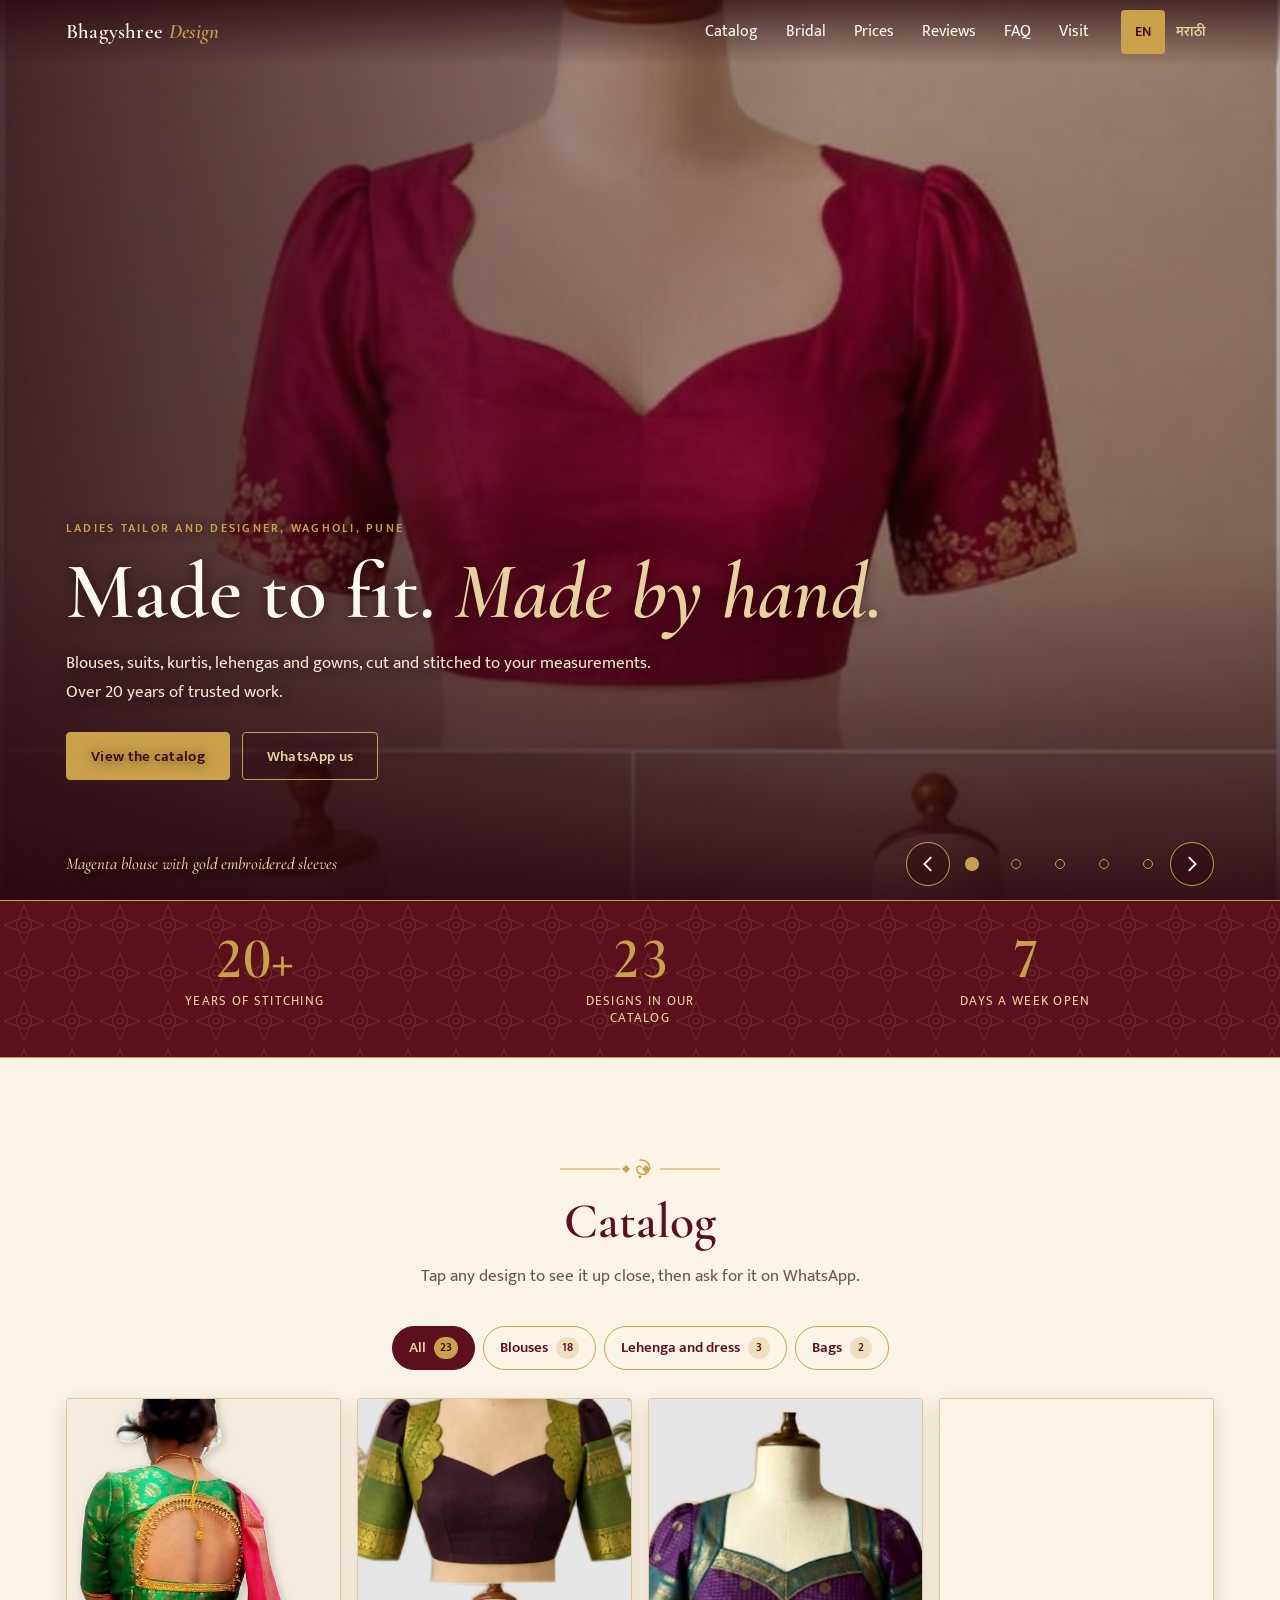
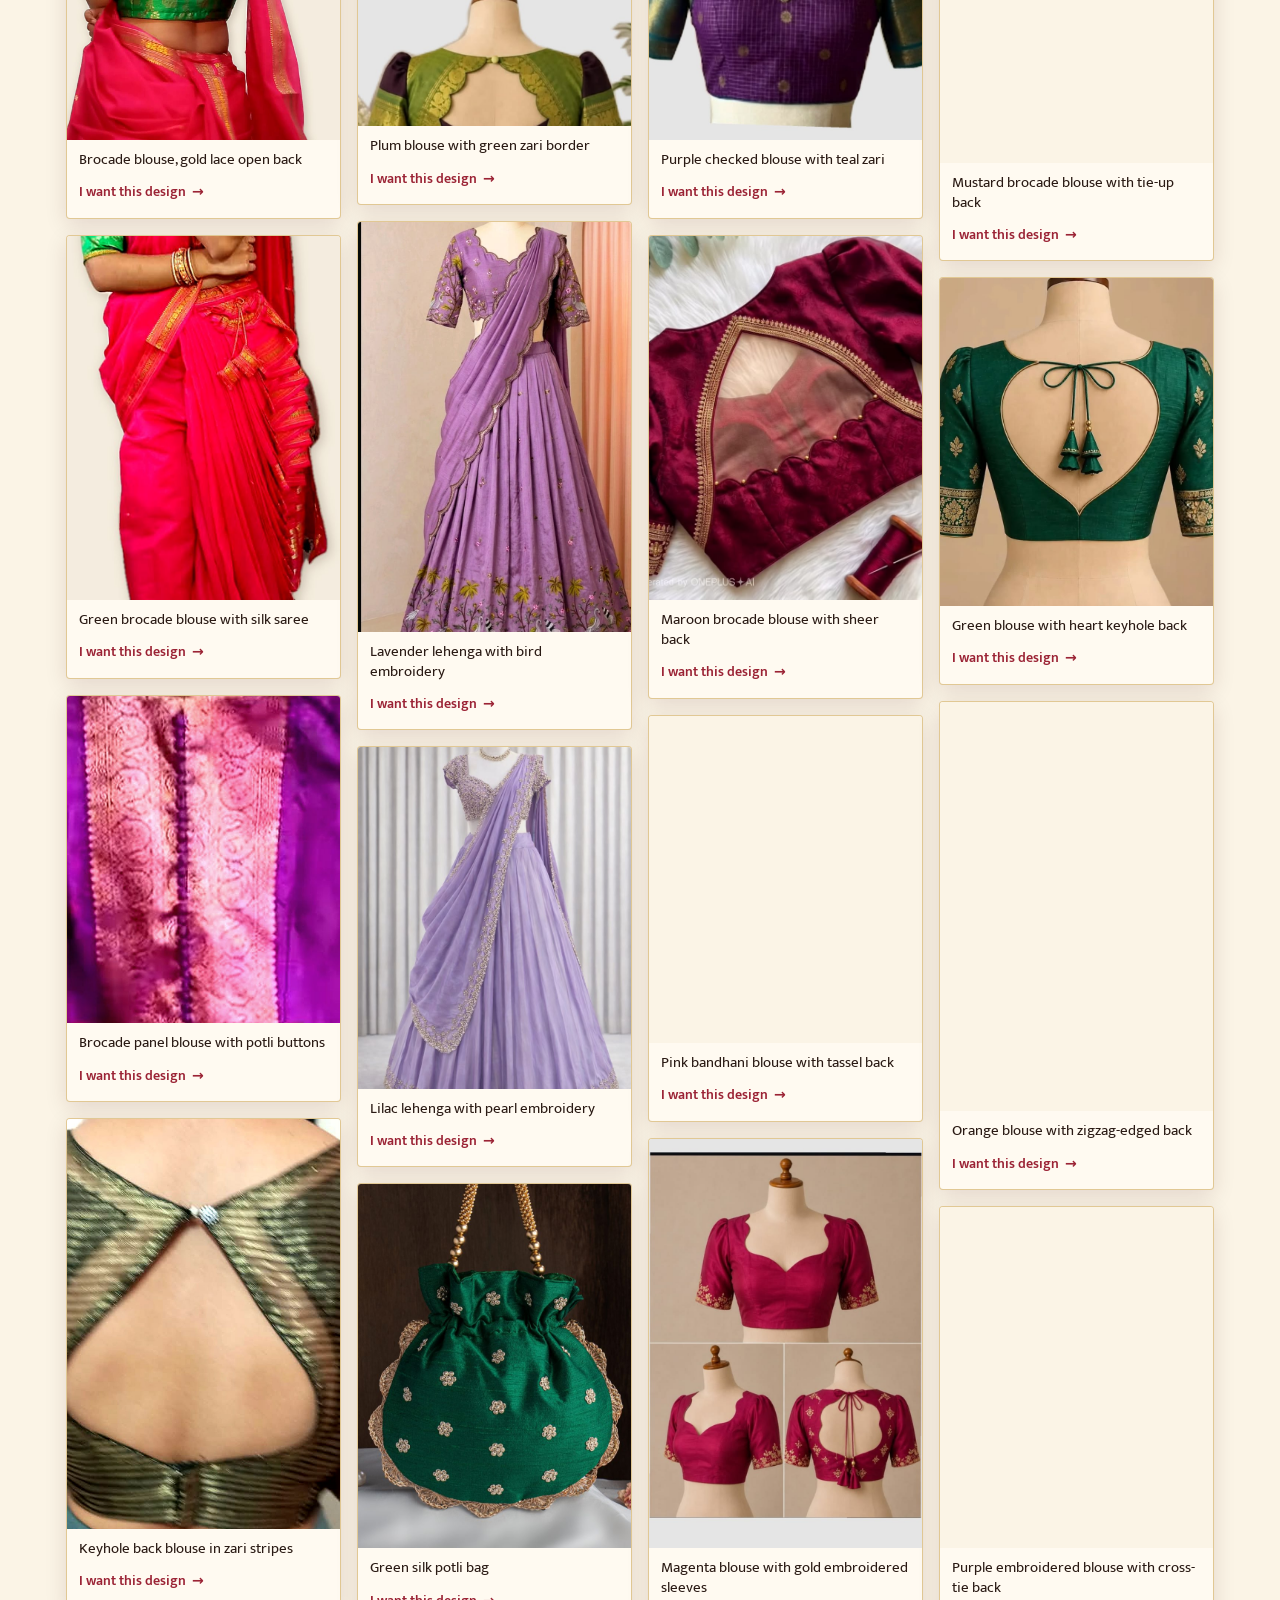
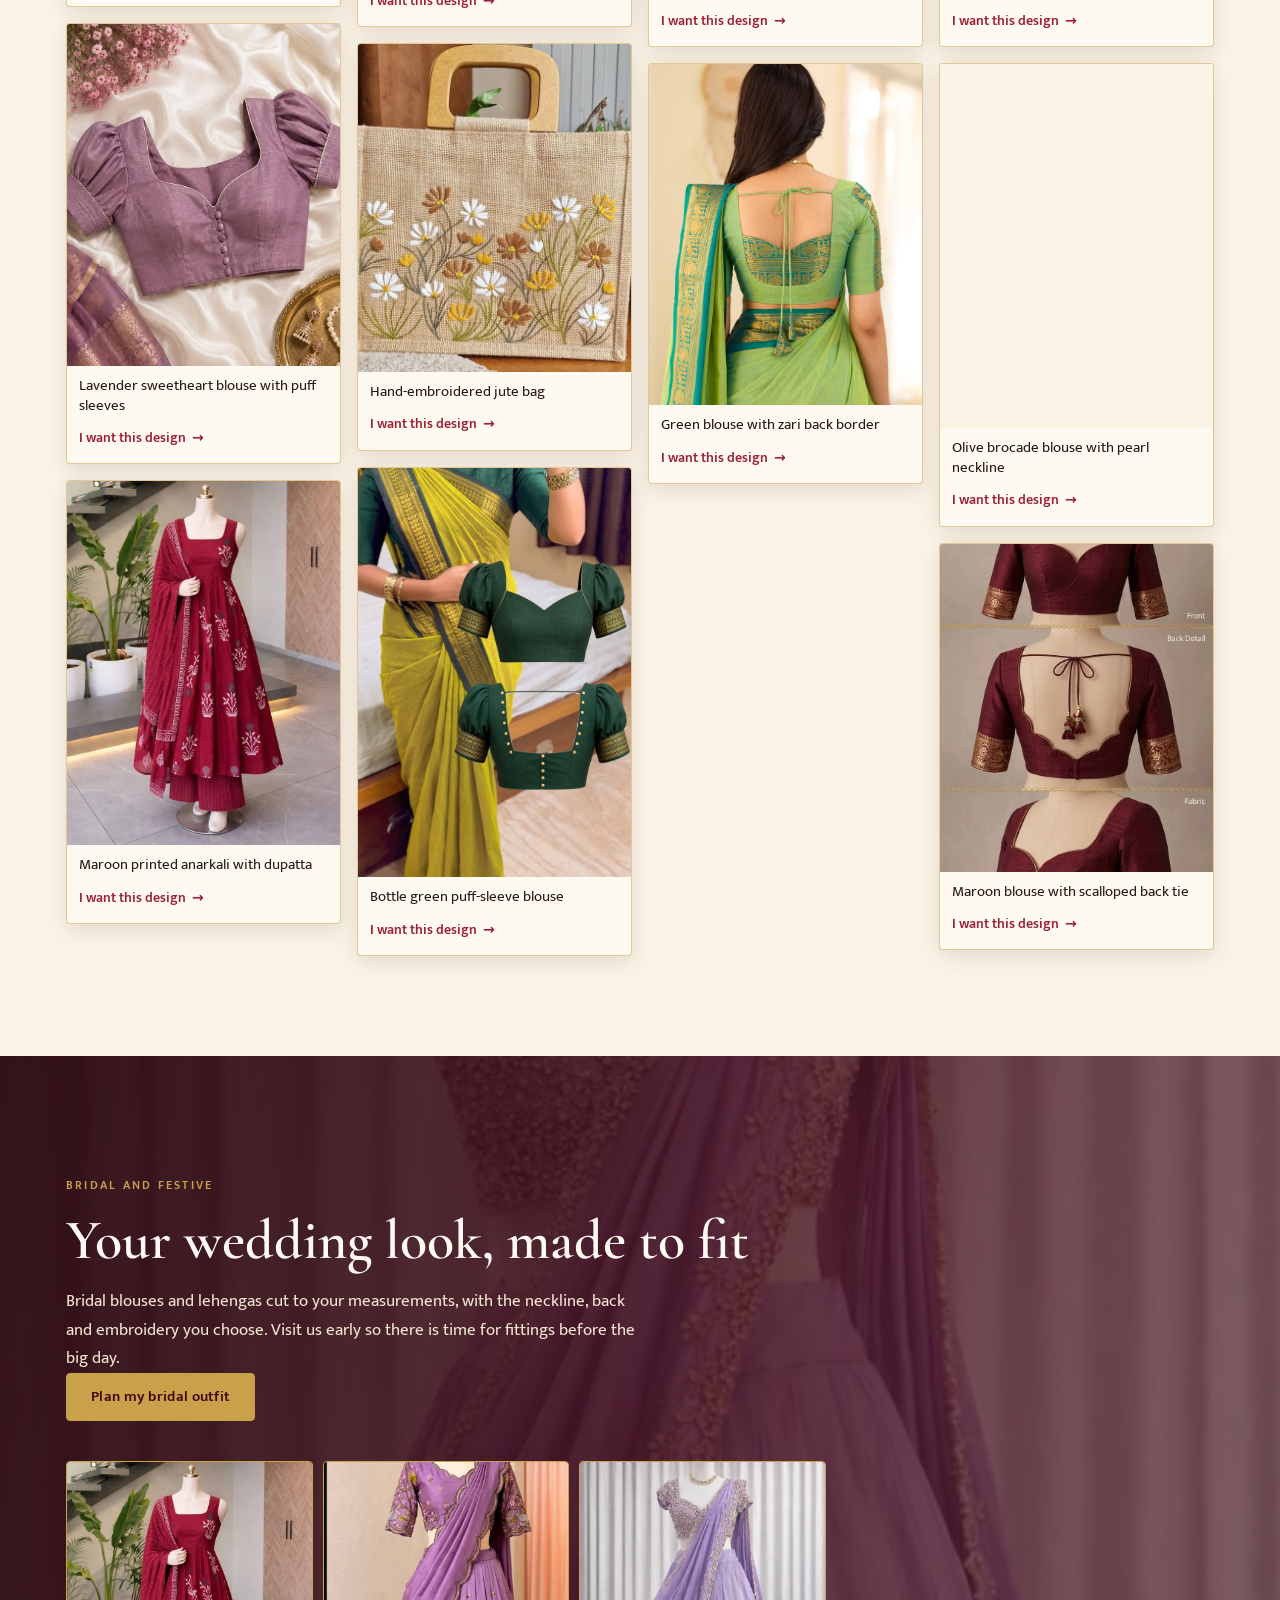
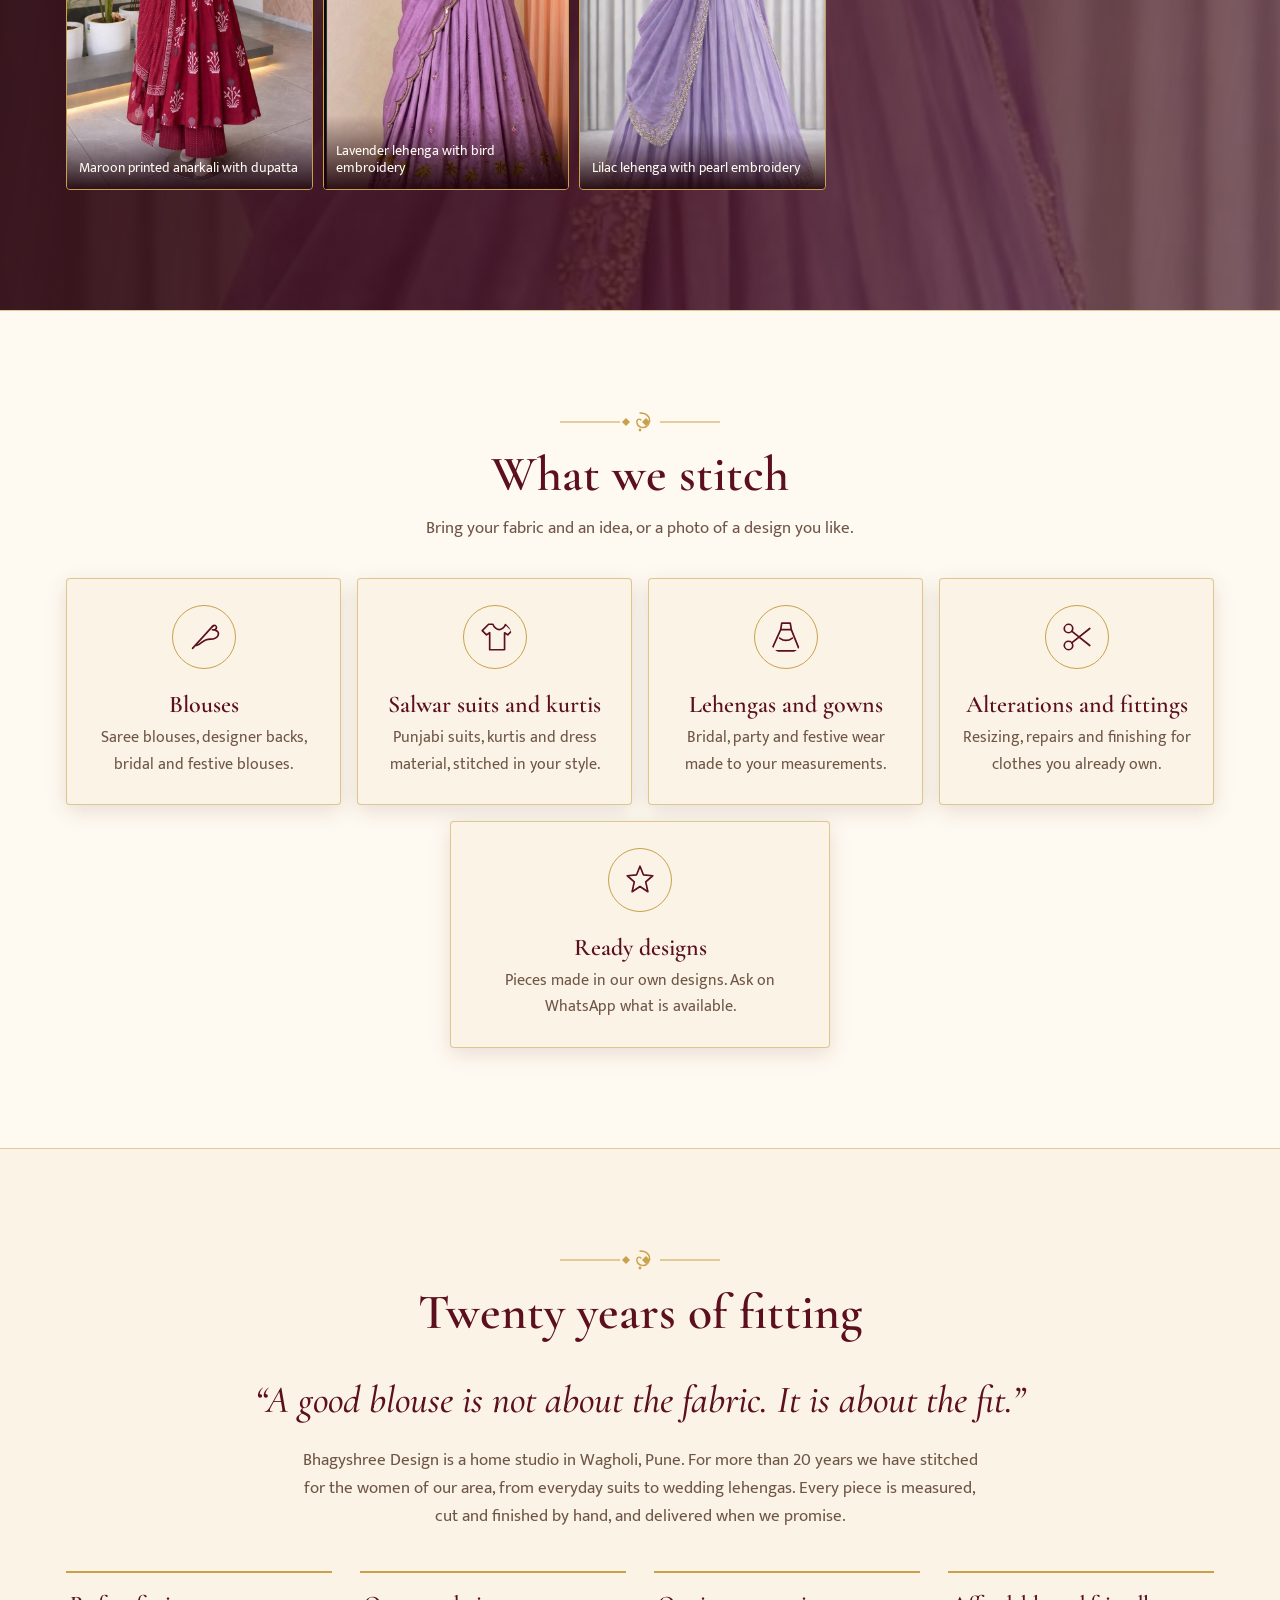
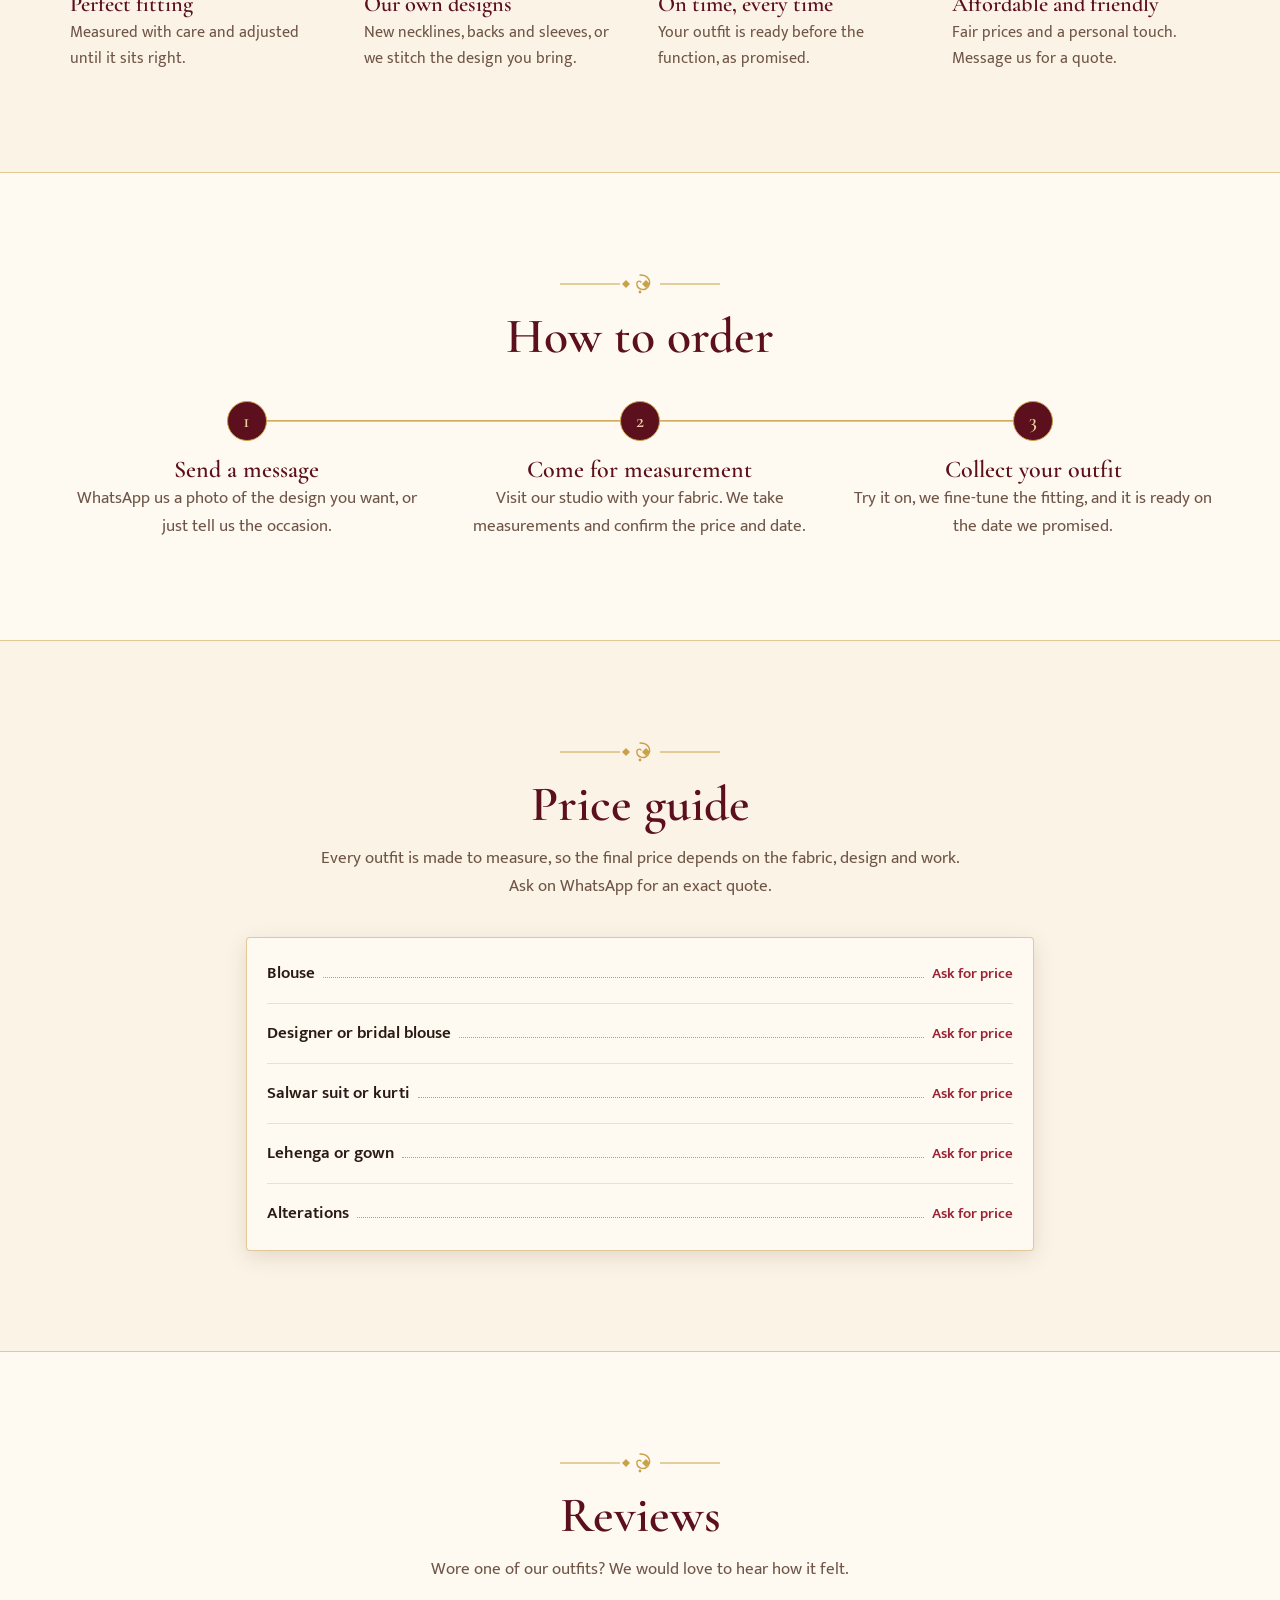
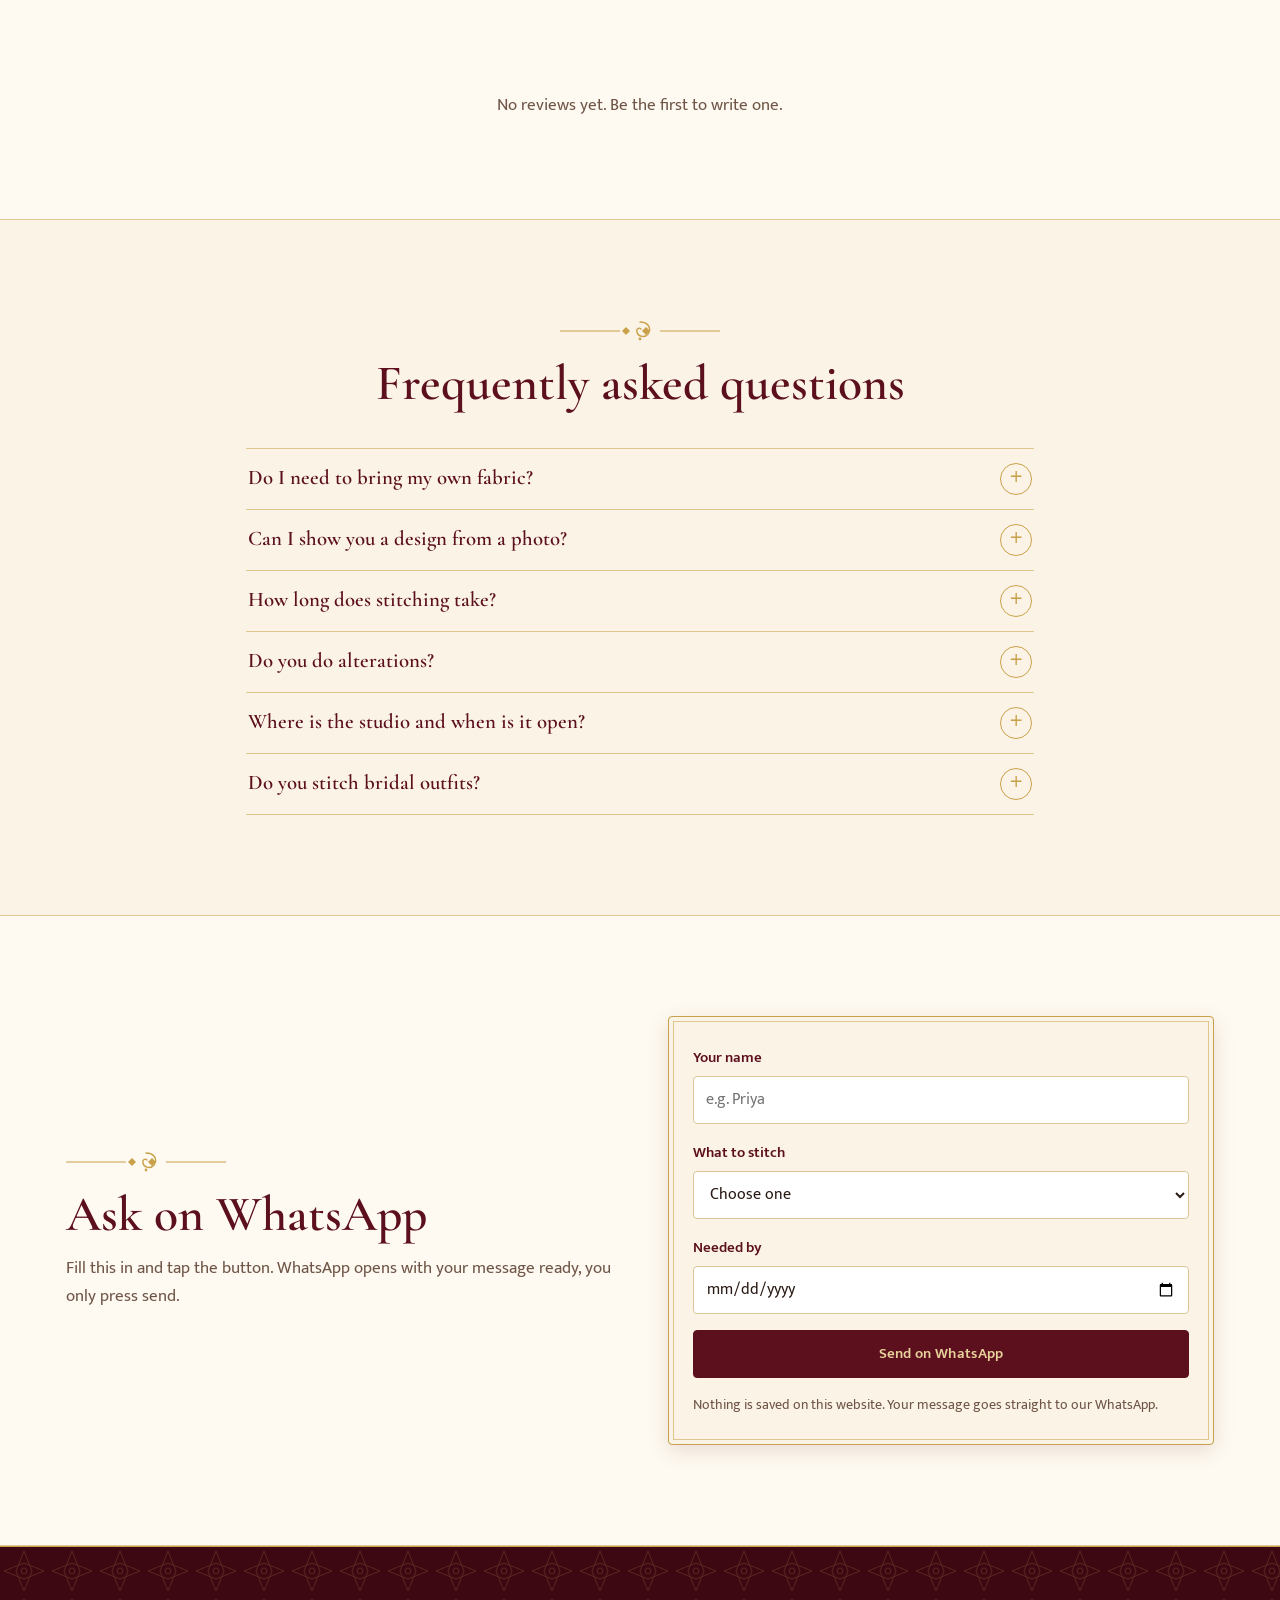
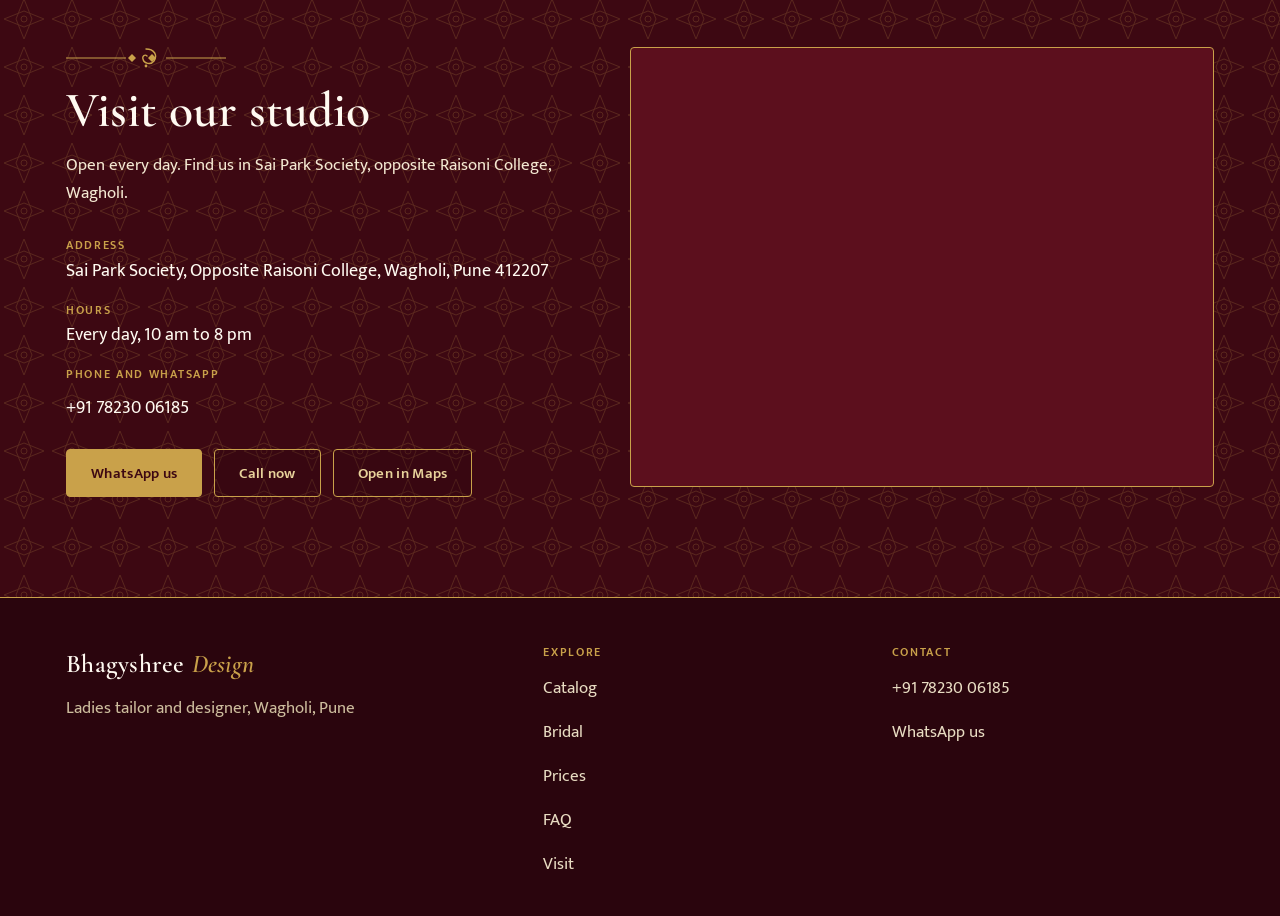
==== commit 893a6af9: "feat: festive redesign (v2) with catalog, bridal, prices, FAQ and on-site reviews - New maroon, gold" ====
--- a/index.html
+++ b/index.html
@@ -5,18 +5,18 @@
 <meta name="viewport" content="width=device-width, initial-scale=1">
 <title>Bhagyshree Design | Ladies Tailor and Designer in Wagholi, Pune</title>
 <meta name="description" content="Bhagyshree Design, Sai Park Society, opposite Raisoni College, Wagholi, Pune. Custom blouses, salwar suits, kurtis, lehengas and gowns with perfect fitting. 20+ years of experience. Open every day, 10 am to 8 pm. WhatsApp +91 78230 06185.">
-<meta property="og:title" content="Bhagyshree Design, Wagholi, Pune">
+<meta property="og:title" content="Bhagyshree Design: Ladies Tailor and Designer in Wagholi, Pune">
 <meta property="og:description" content="Custom blouses, suits, lehengas and gowns, stitched to fit. 20+ years of experience.">
-<meta property="og:image" content="https://riteshrv3-cmyk.github.io/bhagyshreedesign/images/og-cover.jpg">
-<meta property="og:url" content="https://riteshrv3-cmyk.github.io/bhagyshreedesign/">
-<link rel="canonical" href="https://riteshrv3-cmyk.github.io/bhagyshreedesign/">
+<meta property="og:image" content="https://bhagyshreedesign.site/images/og-cover.jpg">
+<meta property="og:url" content="https://bhagyshreedesign.site/">
+<link rel="canonical" href="https://bhagyshreedesign.site/">
 <meta property="og:type" content="website">
 <meta name="theme-color" content="#f6efe2">
 <link rel="icon" href="images/icon-192.png">
 <link rel="preconnect" href="https://fonts.googleapis.com">
 <link rel="preconnect" href="https://fonts.gstatic.com" crossorigin>
-<link href="https://fonts.googleapis.com/css2?family=Caveat:wght@500&family=Libre+Baskerville:ital,wght@0,400;0,700;1,400&family=Mukta:wght@300;400;600&family=Tiro+Devanagari+Marathi:ital@0;1&display=swap" rel="stylesheet">
-<link rel="stylesheet" href="css/style.css?v=6">
+<link href="https://fonts.googleapis.com/css2?family=Cormorant+Garamond:ital,wght@0,500;0,600;0,700;1,500;1,600&family=Mukta:wght@300;400;600&family=Tiro+Devanagari+Marathi:ital@0;1&display=swap" rel="stylesheet">
+<link rel="stylesheet" href="css/style.css?v=9">
 <script type="application/ld+json">
 {
   "@context": "https://schema.org",
@@ -24,8 +24,8 @@
   "name": "Bhagyshree Design",
   "description": "Ladies tailor and fashion designer: custom blouses, salwar suits, kurtis, lehengas and gowns.",
   "telephone": "+917823006185",
-  "image": "https://riteshrv3-cmyk.github.io/bhagyshreedesign/images/og-cover.jpg",
-  "url": "https://riteshrv3-cmyk.github.io/bhagyshreedesign/",
+  "image": "https://bhagyshreedesign.site/images/og-cover.jpg",
+  "url": "https://bhagyshreedesign.site/",
   "address": { "@type": "PostalAddress", "streetAddress": "Sai Park Society, Opposite Raisoni College", "addressLocality": "Wagholi, Pune", "postalCode": "412207", "addressRegion": "Maharashtra", "addressCountry": "IN" },
   "openingHoursSpecification": [{ "@type": "OpeningHoursSpecification", "dayOfWeek": ["Monday","Tuesday","Wednesday","Thursday","Friday","Saturday","Sunday"], "opens": "10:00", "closes": "20:00" }],
   "priceRange": "₹"
@@ -33,85 +33,136 @@
 </script>
 </head>
 <body>
-<header class="top">
+<svg width="0" height="0" style="position:absolute" aria-hidden="true" focusable="false">
+  <defs>
+    <symbol id="orn" viewBox="0 0 160 22">
+      <path d="M0 11H60M100 11H160" fill="none" stroke="currentColor" stroke-width="1"/>
+      <path d="M80 2c8 0 12 6 8 12-3 4-10 3-11-2-1-3 2-5 4-3" fill="none" stroke="currentColor" stroke-width="1.4" stroke-linecap="round"/>
+      <path d="M66 11l4-4 4 4-4 4zM86 11l4-4 4 4-4 4z" fill="currentColor" transform="translate(-4 0)"/>
+      <circle cx="80" cy="19" r="1.4" fill="currentColor"/>
+    </symbol>
+  </defs>
+</svg>
+
+<header class="top" id="siteTop">
   <div class="wrap bar">
     <a class="mark" href="#top" aria-label="Bhagyshree Design, home">Bhagyshree <em>Design</em></a>
-    <nav class="nav" aria-label="Sections">
-      <a href="#work" data-i18n="nav_work"></a>
-      <a href="#services" data-i18n="nav_services"></a>
-      <a href="#about" data-i18n="nav_about"></a>
+    <nav class="nav" id="nav" aria-label="Sections">
+      <a href="#catalog" data-i18n="nav_catalog"></a>
+      <a href="#bridal" data-i18n="nav_bridal"></a>
+      <a href="#prices" data-i18n="nav_prices"></a>
+      <a href="#reviews" data-i18n="nav_reviews"></a>
+      <a href="#faq" data-i18n="nav_faq"></a>
       <a href="#visit" data-i18n="nav_visit"></a>
     </nav>
     <div class="lang" role="group" aria-label="Language">
-      <button data-lang="en" aria-pressed="true">EN</button>
-      <button data-lang="mr" aria-pressed="false">मराठी</button>
-    </div>
+      <button type="button" data-lang="en" aria-pressed="true">EN</button>
+      <button type="button" data-lang="mr" aria-pressed="false">मराठी</button>
+    </div>
+    <button class="menu-btn" id="menuBtn" type="button" aria-expanded="false" aria-controls="nav" data-i18n-aria="menu_open">
+      <span></span><span></span><span></span>
+    </button>
   </div>
 </header>
 
 <main id="top">
-  <section class="hero">
-    <div class="wrap hero-grid">
-      <div class="hero-text">
-        <p class="kicker" data-i18n="hero_kicker"></p>
-        <h1 data-i18n="hero_title"></h1>
-        <p class="lede" data-i18n="hero_sub"></p>
-        <div class="actions">
-          <a class="btn btn-solid" data-wa data-i18n="btn_wa"></a>
-          <a class="btn btn-line" data-call data-i18n="btn_call"></a>
-        </div>
-      </div>
-      <div class="stack">
-        <figure class="polaroid p1"><img src="images/pink-saree-green-blouse.jpg" width="652" height="1400" alt="Green brocade blouse with pink silk saree"><figcaption data-i18n="g3"></figcaption></figure>
-        <figure class="polaroid p2"><img src="images/green-lehenga-jacket.jpg" width="1170" height="1400" alt="Green silk lehenga with brocade jacket"><figcaption data-i18n="g1"></figcaption></figure>
-        <figure class="polaroid p3"><img src="images/green-blouse-gold-back.jpg" width="907" height="1400" alt="Green brocade blouse with gold lace open back" fetchpriority="high"><figcaption data-i18n="g2"></figcaption></figure>
-      </div>
-    </div>
-  </section>
-
-  <div class="facts">
-    <div class="wrap facts-row">
-      <span data-i18n="f1"></span><span data-i18n="f2"></span><span data-i18n="f3"></span><span data-i18n="f4"></span>
-    </div>
-  </div>
-
-  <section id="work" class="section">
+  <section class="hero" id="hero" aria-roledescription="carousel" aria-label="Bhagyshree Design">
+    <div class="slides" id="slides"></div>
+    <div class="hero-shade" aria-hidden="true"></div>
+    <div class="wrap hero-inner">
+      <p class="kicker" data-i18n="hero_kicker"></p>
+      <h1 data-i18n="hero_title"></h1>
+      <p class="lede" data-i18n="hero_sub"></p>
+      <div class="actions">
+        <a class="btn btn-gold" href="#catalog" data-i18n="hero_cta_catalog"></a>
+        <a class="btn btn-ghost" data-wa data-i18n="btn_wa"></a>
+      </div>
+    </div>
+    <div class="wrap hero-foot">
+      <p class="hero-cap" id="heroCap" aria-live="off"></p>
+      <div class="hero-ctrl">
+        <button class="arrow" id="slidePrev" type="button" data-i18n-aria="slide_prev"><svg viewBox="0 0 24 24" aria-hidden="true"><path d="M15 5l-7 7 7 7"/></svg></button>
+        <div class="dots" id="dots"></div>
+        <button class="arrow" id="slideNext" type="button" data-i18n-aria="slide_next"><svg viewBox="0 0 24 24" aria-hidden="true"><path d="M9 5l7 7-7 7"/></svg></button>
+      </div>
+    </div>
+  </section>
+
+  <section class="stats" aria-label="Bhagyshree Design">
+    <div class="wrap stats-row">
+      <div class="stat"><span class="stat-n" data-count="20" data-suffix="+">20+</span><span class="stat-l" data-i18n="stat_years"></span></div>
+      <div class="stat"><span class="stat-n" id="statDesigns" data-count="0">0</span><span class="stat-l" data-i18n="stat_designs"></span></div>
+      <div class="stat"><span class="stat-n" data-count="7">7</span><span class="stat-l" data-i18n="stat_days"></span></div>
+    </div>
+  </section>
+
+  <section id="catalog" class="section">
     <div class="wrap">
-      <div class="head">
-        <p class="num">I</p>
-        <h2 data-i18n="work_title"></h2>
-        <p class="note" data-i18n="work_note"></p>
-      </div>
-      <div class="gallery" id="gallery"></div>
+      <div class="head rv">
+        <svg class="orn" aria-hidden="true"><use href="#orn"/></svg>
+        <h2 data-i18n="catalog_title"></h2>
+        <p class="note" data-i18n="catalog_note"></p>
+      </div>
+      <div class="tabs rv" id="tabs" role="group" aria-label="Catalog"></div>
+      <div class="grid" id="grid"></div>
+    </div>
+  </section>
+
+  <section id="bridal" class="bridal">
+    <div class="bridal-bg" aria-hidden="true"><img id="bridalImg" alt="" loading="lazy" decoding="async"></div>
+    <div class="bridal-shade" aria-hidden="true"></div>
+    <div class="wrap bridal-in">
+      <div class="bridal-text rv">
+        <p class="kicker" data-i18n="bridal_kicker"></p>
+        <h2 data-i18n="bridal_title"></h2>
+        <p class="lede" data-i18n="bridal_text"></p>
+        <a class="btn btn-gold" id="bridalCta" target="_blank" rel="noopener" data-i18n="bridal_cta"></a>
+      </div>
+      <div class="bridal-row" id="bridalRow"></div>
     </div>
   </section>
 
   <section id="services" class="section alt">
     <div class="wrap">
-      <div class="head">
-        <p class="num">II</p>
+      <div class="head rv">
+        <svg class="orn" aria-hidden="true"><use href="#orn"/></svg>
         <h2 data-i18n="services_title"></h2>
         <p class="note" data-i18n="services_note"></p>
       </div>
-      <ol class="list">
-        <li><span class="idx">01</span><div><h3 data-i18n="s1_t"></h3><p data-i18n="s1_d"></p></div></li>
-        <li><span class="idx">02</span><div><h3 data-i18n="s2_t"></h3><p data-i18n="s2_d"></p></div></li>
-        <li><span class="idx">03</span><div><h3 data-i18n="s3_t"></h3><p data-i18n="s3_d"></p></div></li>
-        <li><span class="idx">04</span><div><h3 data-i18n="s4_t"></h3><p data-i18n="s4_d"></p></div></li>
-        <li><span class="idx">05</span><div><h3 data-i18n="s5_t"></h3><p data-i18n="s5_d"></p></div></li>
-      </ol>
+      <ul class="services rvg">
+        <li>
+          <svg class="ico" viewBox="0 0 32 32" aria-hidden="true"><path d="M5 27L24 6"/><path d="M24 6c1.6-1.8 3.8-1 3.8.8s-2 3-3.8 2.4"/><path d="M26.5 9.5C32 11 30 18 22 18s-8 5-13 6"/></svg>
+          <h3 data-i18n="s1_t"></h3><p data-i18n="s1_d"></p>
+        </li>
+        <li>
+          <svg class="ico" viewBox="0 0 32 32" aria-hidden="true"><path d="M10 4l-6 6 4 4 3-2v16h14V12l3 2 4-4-6-6c-1 3-4 5-6 5s-5-2-6-5z"/></svg>
+          <h3 data-i18n="s2_t"></h3><p data-i18n="s2_d"></p>
+        </li>
+        <li>
+          <svg class="ico" viewBox="0 0 32 32" aria-hidden="true"><path d="M12 3h8l1 6 8 20H2l9-20z"/><path d="M11 9h10M10 17c4 3 8 3 12 0"/></svg>
+          <h3 data-i18n="s3_t"></h3><p data-i18n="s3_d"></p>
+        </li>
+        <li>
+          <svg class="ico" viewBox="0 0 32 32" aria-hidden="true"><circle cx="8" cy="8" r="4"/><circle cx="8" cy="24" r="4"/><path d="M11 10.5L28 24M11 21.5L28 8"/></svg>
+          <h3 data-i18n="s4_t"></h3><p data-i18n="s4_d"></p>
+        </li>
+        <li>
+          <svg class="ico" viewBox="0 0 32 32" aria-hidden="true"><path d="M16 3l3.2 8.1L28 12l-6.6 5.7L23.4 27 16 22.2 8.6 27l2-9.3L4 12l8.8-.9z"/></svg>
+          <h3 data-i18n="s5_t"></h3><p data-i18n="s5_d"></p>
+        </li>
+      </ul>
     </div>
   </section>
 
   <section id="about" class="section">
     <div class="wrap about">
-      <div class="head">
-        <p class="num">III</p>
+      <div class="head rv">
+        <svg class="orn" aria-hidden="true"><use href="#orn"/></svg>
         <h2 data-i18n="about_title"></h2>
       </div>
-      <blockquote data-i18n="about_quote"></blockquote>
-      <p class="body" data-i18n="about_text"></p>
-      <ul class="why">
+      <blockquote class="rv" data-i18n="about_quote"></blockquote>
+      <p class="body rv" data-i18n="about_text"></p>
+      <ul class="why rvg">
         <li><h3 data-i18n="w1_t"></h3><p data-i18n="w1_d"></p></li>
         <li><h3 data-i18n="w2_t"></h3><p data-i18n="w2_d"></p></li>
         <li><h3 data-i18n="w3_t"></h3><p data-i18n="w3_d"></p></li>
@@ -122,11 +173,11 @@
 
   <section class="section alt">
     <div class="wrap">
-      <div class="head">
-        <p class="num">IV</p>
+      <div class="head rv">
+        <svg class="orn" aria-hidden="true"><use href="#orn"/></svg>
         <h2 data-i18n="steps_title"></h2>
       </div>
-      <ol class="steps">
+      <ol class="steps rvg">
         <li><span class="idx">1</span><h3 data-i18n="st1_t"></h3><p data-i18n="st1_d"></p></li>
         <li><span class="idx">2</span><h3 data-i18n="st2_t"></h3><p data-i18n="st2_d"></p></li>
         <li><span class="idx">3</span><h3 data-i18n="st3_t"></h3><p data-i18n="st3_d"></p></li>
@@ -134,14 +185,101 @@
     </div>
   </section>
 
-  <section id="enquiry" class="section">
+  <section id="prices" class="section">
+    <div class="wrap narrow">
+      <div class="head rv">
+        <svg class="orn" aria-hidden="true"><use href="#orn"/></svg>
+        <h2 data-i18n="prices_title"></h2>
+        <p class="note" data-i18n="prices_note"></p>
+      </div>
+      <ul class="prices rv" id="priceList"></ul>
+    </div>
+  </section>
+
+  <section id="reviews" class="section alt">
+    <div class="wrap narrow">
+      <div class="head rv">
+        <svg class="orn" aria-hidden="true"><use href="#orn"/></svg>
+        <h2 data-i18n="reviews_title"></h2>
+        <p class="note" data-i18n="reviews_note"></p>
+      </div>
+      <div class="rv-summary rv" id="rvSummary" hidden>
+        <span class="rv-avg" id="rvAvg"></span>
+        <span class="stars" id="rvAvgStars" aria-hidden="true"></span>
+        <span class="rv-count" id="rvCount"></span>
+      </div>
+      <div class="actions center rv">
+        <button class="btn btn-solid" type="button" id="rvOpen" aria-expanded="false" aria-controls="reviewForm" data-i18n="rv_write"></button>
+        <a class="btn btn-line" id="googleBtn" hidden target="_blank" rel="noopener" data-i18n="reviews_google"></a>
+        <a class="btn btn-line" id="feedbackBtn" target="_blank" rel="noopener" data-i18n="reviews_wa"></a>
+      </div>
+      <form class="card review-form" id="reviewForm" hidden novalidate>
+        <fieldset class="starpick">
+          <legend data-i18n="rv_rating"></legend>
+          <div class="starrow" id="starRow">
+            <input type="radio" name="rating" id="st1" value="1"><label for="st1">★</label>
+            <input type="radio" name="rating" id="st2" value="2"><label for="st2">★</label>
+            <input type="radio" name="rating" id="st3" value="3"><label for="st3">★</label>
+            <input type="radio" name="rating" id="st4" value="4"><label for="st4">★</label>
+            <input type="radio" name="rating" id="st5" value="5"><label for="st5">★</label>
+          </div>
+        </fieldset>
+        <label><span data-i18n="form_name"></span>
+          <input name="rvname" autocomplete="given-name" maxlength="40" data-i18n-ph="form_name_ph">
+        </label>
+        <label><span data-i18n="rv_item"></span>
+          <select name="rvitem">
+            <option value="" data-i18n="opt_choose"></option>
+            <option value="blouse" data-i18n="p_blouse"></option>
+            <option value="designer" data-i18n="p_designer"></option>
+            <option value="suit" data-i18n="p_suit"></option>
+            <option value="lehenga" data-i18n="p_lehenga"></option>
+            <option value="alter" data-i18n="p_alter"></option>
+            <option value="other" data-i18n="opt_other"></option>
+          </select>
+        </label>
+        <label><span data-i18n="rv_text"></span>
+          <textarea name="rvtext" rows="4" maxlength="600" data-i18n-ph="rv_text_ph"></textarea>
+        </label>
+        <label class="hp" aria-hidden="true">Website <input name="website" tabindex="-1" autocomplete="off"></label>
+        <p class="rv-msg" id="rvMsg" role="status" aria-live="polite"></p>
+        <div class="actions">
+          <button class="btn btn-solid" type="submit" id="rvSubmit" data-i18n="rv_submit"></button>
+          <button class="btn btn-line" type="button" id="rvCancel" data-i18n="rv_cancel"></button>
+        </div>
+        <p class="small" data-i18n="rv_small"></p>
+      </form>
+      <p class="rv-msg ok rv-thanks" id="rvThanks" role="status" tabindex="-1" hidden data-i18n="rv_thanks"></p>
+      <div class="review-cards" id="reviewCards"></div>
+      <p class="note center rv-none" id="rvNone" hidden data-i18n="rv_none"></p>
+    </div>
+  </section>
+
+  <section id="faq" class="section">
+    <div class="wrap narrow">
+      <div class="head rv">
+        <svg class="orn" aria-hidden="true"><use href="#orn"/></svg>
+        <h2 data-i18n="faq_title"></h2>
+      </div>
+      <div class="faq rv">
+        <details><summary data-i18n="faq1_q"></summary><p data-i18n="faq1_a"></p></details>
+        <details><summary data-i18n="faq2_q"></summary><p data-i18n="faq2_a"></p></details>
+        <details><summary data-i18n="faq3_q"></summary><p data-i18n="faq3_a"></p></details>
+        <details><summary data-i18n="faq4_q"></summary><p data-i18n="faq4_a"></p></details>
+        <details><summary data-i18n="faq5_q"></summary><p data-i18n="faq5_a"></p></details>
+        <details><summary data-i18n="faq6_q"></summary><p data-i18n="faq6_a"></p></details>
+      </div>
+    </div>
+  </section>
+
+  <section id="enquiry" class="section alt">
     <div class="wrap enquiry-grid">
-      <div class="head">
-        <p class="num">V</p>
+      <div class="head rv">
+        <svg class="orn" aria-hidden="true"><use href="#orn"/></svg>
         <h2 data-i18n="form_title"></h2>
         <p class="note" data-i18n="form_note"></p>
       </div>
-      <form class="card" id="enquiryForm">
+      <form class="card rv" id="enquiryForm">
         <label><span data-i18n="form_name"></span>
           <input name="custname" autocomplete="name" data-i18n-ph="form_name_ph">
         </label>
@@ -166,30 +304,46 @@
 
   <section id="visit" class="section visit">
     <div class="wrap visit-grid">
-      <div>
-        <p class="num">VI</p>
+      <div class="rv">
+        <svg class="orn" aria-hidden="true"><use href="#orn"/></svg>
         <h2 data-i18n="visit_title"></h2>
         <p class="lede" data-i18n="visit_sub"></p>
       </div>
-      <dl class="info">
+      <dl class="info rv">
         <div><dt data-i18n="visit_addr"></dt><dd id="addr"></dd></div>
         <div><dt data-i18n="visit_hours"></dt><dd data-i18n="hours"></dd></div>
         <div><dt data-i18n="visit_phone"></dt><dd><a data-call id="phoneText"></a></dd></div>
         <div class="actions">
-          <a class="btn btn-solid" data-wa data-i18n="btn_wa"></a>
-          <a class="btn btn-line" id="mapBtn" target="_blank" rel="noopener" data-i18n="btn_map"></a>
+          <a class="btn btn-gold" data-wa data-i18n="btn_wa"></a>
+          <a class="btn btn-ghost" data-call data-i18n="btn_call"></a>
+          <a class="btn btn-ghost" id="mapBtn" target="_blank" rel="noopener" data-i18n="btn_map"></a>
         </div>
       </dl>
-      <div class="map"><iframe id="mapFrame" title="Map: Bhagyshree Design, Wagholi, Pune" loading="lazy" referrerpolicy="no-referrer-when-downgrade"></iframe></div>
+      <div class="map rv"><iframe id="mapFrame" title="Map: Bhagyshree Design, Wagholi, Pune" loading="lazy" referrerpolicy="no-referrer-when-downgrade"></iframe></div>
     </div>
   </section>
 </main>
 
 <footer class="foot">
-  <div class="wrap foot-row">
-    <span class="mark">Bhagyshree <em>Design</em></span>
-    <span data-i18n="footer"></span>
-    <a id="igLink" hidden target="_blank" rel="noopener">Instagram</a>
+  <div class="wrap foot-grid">
+    <div>
+      <span class="mark">Bhagyshree <em>Design</em></span>
+      <p data-i18n="footer"></p>
+    </div>
+    <nav aria-label="Footer">
+      <h3 data-i18n="footer_nav"></h3>
+      <a href="#catalog" data-i18n="nav_catalog"></a>
+      <a href="#bridal" data-i18n="nav_bridal"></a>
+      <a href="#prices" data-i18n="nav_prices"></a>
+      <a href="#faq" data-i18n="nav_faq"></a>
+      <a href="#visit" data-i18n="nav_visit"></a>
+    </nav>
+    <div>
+      <h3 data-i18n="footer_contact"></h3>
+      <a data-call id="footPhone"></a>
+      <a data-wa data-i18n="btn_wa"></a>
+      <a id="igLink" hidden target="_blank" rel="noopener">Instagram</a>
+    </div>
   </div>
 </footer>
 
@@ -199,13 +353,23 @@
 </nav>
 
 <dialog id="viewer" aria-label="Photo">
-  <button class="close" aria-label="Close">&times;</button>
-  <img alt="">
-  <p></p>
-  <a class="btn btn-solid ask" target="_blank" rel="noopener" data-i18n="btn_ask"></a>
+  <div class="v-top">
+    <p class="v-count" id="vCount" aria-live="polite"></p>
+    <button class="v-close" id="vClose" type="button" data-i18n-aria="lb_close"><svg viewBox="0 0 24 24" aria-hidden="true"><path d="M6 6l12 12M18 6L6 18"/></svg></button>
+  </div>
+  <div class="v-stage">
+    <button class="v-nav v-prev" id="vPrev" type="button" data-i18n-aria="lb_prev"><svg viewBox="0 0 24 24" aria-hidden="true"><path d="M15 5l-7 7 7 7"/></svg></button>
+    <img id="vImg" alt="">
+    <button class="v-nav v-next" id="vNext" type="button" data-i18n-aria="lb_next"><svg viewBox="0 0 24 24" aria-hidden="true"><path d="M9 5l7 7-7 7"/></svg></button>
+  </div>
+  <div class="v-bottom">
+    <p class="v-name" id="vName"></p>
+    <a class="btn btn-gold ask" id="vAsk" target="_blank" rel="noopener" data-i18n="btn_ask"></a>
+  </div>
 </dialog>
 
-<script src="js/config.js?v=6"></script>
-<script src="js/app.js?v=6"></script>
+<script src="js/config.js?v=9"></script>
+<script src="js/i18n.js?v=9"></script>
+<script src="js/app.js?v=9"></script>
 </body>
 </html>
--- a/css/style.css
+++ b/css/style.css
@@ -1,168 +1,337 @@
-/* Vintage scrapbook theme: old paper, polaroid photos, handwritten captions */
+/* Bhagyshree Design, v7: festive luxury. Maroon, antique gold, warm cream. Mobile first. */
 :root {
-  --ivory: #efe4cf;      /* old paper */
-  --paper: #fffaf0;      /* polaroid white */
-  --sand: #e6d6b8;
-  --ink: #3b2f22;
-  --muted: #6e5a44;
-  --maroon: #8b3a1f;     /* rust accent */
-  --gold: #8b6b4a;
-  --line: #cdb994;
-  --serif: "Libre Baskerville", "Tiro Devanagari Marathi", Georgia, serif;
-  --sans: "Mukta", system-ui, sans-serif;
-  --hand: "Caveat", "Tiro Devanagari Marathi", cursive;
+  --maroon: #5c0f1d;
+  --deep: #3d0812;
+  --rose: #9b2335;
+  --gold: #c9a14a;
+  --gold-lt: #e8d29b;
+  --cream: #fbf4e6;
+  --ivory: #fffaf1;
+  --ink: #2a1a14;
+  --muted: #6e5547;
+  --line: rgba(201, 161, 74, .55);
+  --shadow: 0 6px 22px rgba(61, 8, 18, .12);
+  --head: "Cormorant Garamond", "Tiro Devanagari Marathi", Georgia, serif;
+  --body: "Mukta", "Segoe UI", system-ui, sans-serif;
+  --motif: url("data:image/svg+xml,%3Csvg xmlns='http://www.w3.org/2000/svg' width='48' height='48' viewBox='0 0 48 48'%3E%3Cg fill='none' stroke='%23c9a14a' stroke-width='1' opacity='.2'%3E%3Cpath d='M24 4l8 20-8 20-8-20z'/%3E%3Cpath d='M4 24l20-8 20 8-20 8z'/%3E%3Ccircle cx='24' cy='24' r='3'/%3E%3C/g%3E%3C/svg%3E");
 }
-:lang(mr) { --serif: "Tiro Devanagari Marathi", "Libre Baskerville", Georgia, serif; }
-
-* { box-sizing: border-box; margin: 0; padding: 0; }
-html { scroll-behavior: smooth; scroll-padding-top: 72px; }
-body { background: var(--ivory) radial-gradient(rgba(120, 90, 50, .06) 1px, transparent 1px) 0 0 / 6px 6px; color: var(--ink); font: 300 1.0625rem/1.7 var(--sans); -webkit-font-smoothing: antialiased; }
-img { display: block; max-width: 100%; height: auto; }
-a { color: inherit; text-decoration: none; }
-.wrap { max-width: 1160px; margin: 0 auto; padding: 0 16px; }
-h1, h2, h3, .mark, blockquote { font-family: var(--serif); font-weight: 400; }
+*, *::before, *::after { box-sizing: border-box; }
+html { scroll-behavior: smooth; scroll-padding-top: 72px; -webkit-text-size-adjust: 100%; }
+html:has(dialog[open]) { overflow: hidden; }
+body { font-variant-numeric: lining-nums; margin: 0; font: 400 1.0625rem/1.65 var(--body); color: var(--ink); background: var(--cream); padding-bottom: 56px; overflow-x: hidden; }
+html[lang="mr"] { --head: "Tiro Devanagari Marathi", "Cormorant Garamond", Georgia, serif; }
+img { max-width: 100%; display: block; }
+a { color: inherit; }
+h1, h2, h3, p, blockquote, figure, ul, ol, dl, dd { margin: 0; }
+ul, ol { padding: 0; list-style: none; }
+[hidden] { display: none !important; }
+:focus-visible { outline: 2px solid var(--gold); outline-offset: 3px; }
+button { font: inherit; color: inherit; cursor: pointer; }
+.wrap { width: 100%; max-width: 1180px; margin: 0 auto; padding: 0 16px; }
+.wrap.narrow { max-width: 820px; }
+h1, h2, h3 { font-family: var(--head); font-weight: 600; line-height: 1.12; }
+em { font-style: italic; }
+
+/* buttons */
+.btn { display: inline-flex; align-items: center; justify-content: center; min-height: 48px; padding: 0 24px; border: 1px solid transparent; border-radius: 4px; font: 600 .95rem var(--body); letter-spacing: .02em; text-decoration: none; text-align: center; cursor: pointer; transition: transform .25s, background-color .25s, color .25s; }
+.btn:hover { transform: translateY(-2px); }
+.btn-solid { background: var(--maroon); border-color: var(--maroon); color: var(--gold-lt); }
+.btn-solid:hover { background: var(--deep); }
+.btn-line { border-color: var(--maroon); color: var(--maroon); background: transparent; }
+.btn-line:hover { background: var(--maroon); color: var(--gold-lt); }
+.btn-gold { background: var(--gold); border-color: var(--gold); color: var(--deep); }
+.btn-gold:hover { background: var(--gold-lt); }
+.btn-ghost { border-color: var(--gold); color: var(--gold-lt); background: rgba(40, 5, 14, .25); }
+.btn-ghost:hover { background: var(--gold); color: var(--deep); }
+.actions { display: flex; flex-wrap: wrap; gap: 12px; margin-top: 26px; }
+.actions.center { justify-content: center; margin-top: 0; }
 
 /* header */
-.top { position: sticky; top: 0; z-index: 20; background: rgba(239, 228, 207, .96); backdrop-filter: blur(6px); border-bottom: 1px solid var(--line); }
-.bar { display: flex; align-items: center; gap: 24px; height: 64px; }
-.mark { font-size: 1.35rem; letter-spacing: .01em; color: var(--maroon); white-space: nowrap; }
-.mark em { color: var(--gold); }
-.nav { display: none; gap: 28px; margin-left: auto; font-size: .82rem; letter-spacing: .14em; text-transform: uppercase; }
-.nav a:hover { color: var(--maroon); }
-.lang { margin-left: auto; display: flex; font-size: .85rem; }
-.lang button { background: none; border: 0; padding: 6px 8px; cursor: pointer; font: inherit; color: var(--muted); }
-.lang button + button { border-left: 1px solid var(--line); }
-.lang button[aria-pressed="true"] { color: var(--maroon); font-weight: 600; }
-
-/* buttons */
-.actions { display: flex; flex-wrap: wrap; gap: 12px; }
-.btn { display: inline-block; padding: 13px 26px; font-size: .82rem; letter-spacing: .16em; text-transform: uppercase; border: 1px solid var(--maroon); transition: background .2s, color .2s; cursor: pointer; }
-.btn-solid { background: var(--maroon); color: var(--ivory); }
-.btn-solid:hover { background: #6e2c16; }
-.btn-line { color: var(--maroon); border-style: dashed; }
-.btn-line:hover { background: var(--maroon); color: var(--ivory); }
-
-/* hero */
-.hero { padding: 40px 0 56px; }
-.hero-grid { display: grid; gap: 36px; }
-.kicker, .num, dt { font-size: .78rem; letter-spacing: .22em; text-transform: uppercase; color: var(--gold); }
-h1 { font-size: clamp(2.2rem, 7vw, 4.2rem); line-height: 1.1; margin: 14px 0 20px; }
-h1 em { font-style: italic; color: var(--maroon); }
-.lede { font-size: 1.15rem; color: var(--muted); max-width: 34ch; margin-bottom: 28px; }
-
-/* hero: three polaroids dropped on the table */
-.stack { position: relative; width: 100%; max-width: 540px; aspect-ratio: 54 / 52; justify-self: center; }
-.polaroid { position: absolute; background: var(--paper); padding: 10px 10px 0; box-shadow: 0 10px 24px rgba(60, 40, 20, .28); transition: transform .3s; }
-.polaroid img { width: 100%; aspect-ratio: 3 / 4; object-fit: cover; object-position: center top; }
-.polaroid figcaption { font: 500 clamp(1rem, 3.4vw, 1.3rem)/1.2 var(--hand); color: var(--ink); padding: 8px 2px 10px; text-align: center; }
-.polaroid.p1 { left: 0; top: 7%; width: 46%; transform: rotate(-8deg); }
-.polaroid.p2 { right: 0; top: 2%; width: 42%; transform: rotate(7deg); }
-.polaroid.p3 { left: 25%; top: 14%; width: 50%; transform: rotate(-1.5deg); z-index: 2; }
-.polaroid:hover { transform: rotate(0) scale(1.03); z-index: 3; }
-.p1 figcaption, .p2 figcaption { visibility: hidden; }   /* half-hidden behind the front photo, so keep only the white strip */
-.polaroid:hover figcaption { visibility: visible; }
-
-/* facts strip */
-.facts { border-top: 1px solid var(--line); border-bottom: 1px solid var(--line); }
-.facts-row { display: grid; grid-template-columns: 1fr 1fr; }
-.facts-row span { padding: 16px 8px; text-align: center; font: 400 1.05rem var(--serif); color: var(--maroon); }
-.facts-row span:nth-child(odd) { border-right: 1px solid var(--line); }
-.facts-row span:nth-child(-n+2) { border-bottom: 1px solid var(--line); }
+.top { position: fixed; top: 0; left: 0; right: 0; z-index: 50; color: var(--ivory); }
+.top::before, .top::after { content: ""; position: absolute; inset: 0; z-index: -1; transition: opacity .35s; }
+.top::before { background: var(--maroon); box-shadow: 0 2px 14px rgba(0, 0, 0, .25); opacity: 0; }
+.top::after { background: linear-gradient(to bottom, rgba(40, 5, 14, .7), rgba(40, 5, 14, 0)); }
+.top.solid::before, .top.open::before { opacity: 1; }
+.top.solid::after, .top.open::after { opacity: 0; }
+.bar { display: flex; align-items: center; gap: 8px; height: 64px; }
+.mark { display: inline-flex; align-items: center; min-height: 44px; font: 600 1.3rem/1 "Cormorant Garamond", Georgia, serif; color: var(--ivory); text-decoration: none; white-space: nowrap; letter-spacing: .01em; }
+.mark em { color: var(--gold); font-style: italic; margin-left: .28em; }
+.lang { margin-left: auto; display: flex; gap: 2px; }
+.lang button { min-height: 44px; min-width: 44px; padding: 0 8px; background: transparent; border: 1px solid transparent; border-radius: 4px; color: var(--gold-lt); font: 600 .85rem var(--body); }
+.lang button[aria-pressed="true"] { background: var(--gold); color: var(--deep); }
+.menu-btn { width: 44px; height: 44px; display: flex; flex-direction: column; align-items: center; justify-content: center; gap: 5px; background: transparent; border: 0; padding: 0; }
+.menu-btn span { display: block; width: 22px; height: 2px; background: var(--gold-lt); transition: transform .3s, opacity .3s; }
+.top.open .menu-btn span:nth-child(1) { transform: translateY(7px) rotate(45deg); }
+.top.open .menu-btn span:nth-child(2) { opacity: 0; }
+.top.open .menu-btn span:nth-child(3) { transform: translateY(-7px) rotate(-45deg); }
+.nav { position: fixed; top: 64px; left: 0; right: 0; background: var(--maroon); padding: 4px 16px 18px; display: flex; flex-direction: column; opacity: 0; visibility: hidden; transform: translateY(-10px); transition: opacity .3s, transform .3s, visibility .3s; border-bottom: 1px solid var(--line); }
+.top.open .nav { opacity: 1; visibility: visible; transform: none; }
+.nav a { display: flex; align-items: center; min-height: 48px; text-decoration: none; color: var(--ivory); border-bottom: 1px solid rgba(201, 161, 74, .25); font-weight: 600; }
+.nav a:last-child { border-bottom: 0; }
+.nav a:hover { color: var(--gold); }
+
+/* hero carousel */
+.hero { position: relative; height: calc(100vh - 56px); height: calc(100svh - 56px); min-height: 560px; max-height: 920px; display: flex; flex-direction: column; justify-content: flex-end; overflow: hidden; background: var(--deep); color: var(--ivory); }
+.slides, .slide, .hero-shade { position: absolute; inset: 0; }
+.slide { opacity: 0; transition: opacity 1.2s ease; }
+.slide.on { opacity: 1; }
+.slide img { width: 100%; height: 100%; object-fit: cover; object-position: 50% 28%; max-width: none; transform: scale(1.12); transition: transform 0s linear 1.4s; }
+.slide.on img { transform: scale(1); transition: transform 8s ease-out; }
+.hero-shade { background: linear-gradient(to top, rgba(40, 5, 14, .94) 0%, rgba(40, 5, 14, .72) 38%, rgba(40, 5, 14, .2) 68%, rgba(40, 5, 14, .35) 100%); }
+.hero-inner { position: relative; z-index: 2; padding-top: 96px; padding-bottom: 136px; text-shadow: 0 1px 12px rgba(30, 3, 10, .6); }
+.kicker { color: var(--gold); font-weight: 600; font-size: .78rem; letter-spacing: .18em; text-transform: uppercase; margin-bottom: 12px; }
+.hero h1 { font-size: clamp(2.5rem, 10.5vw, 5rem); max-width: 12em; line-height: 1.02; }
+.hero h1 em, .bridal h2 em { color: var(--gold-lt); }
+.lede { margin-top: 16px; max-width: 34em; color: #f4e8d2; font-size: 1.08rem; }
+.hero-foot { position: absolute; left: 0; right: 0; bottom: 0; z-index: 3; padding-bottom: 14px; display: flex; flex-direction: column; align-items: flex-start; gap: 2px; }
+.hero-cap { font: italic 500 1.05rem/1.3 var(--head); color: var(--gold-lt); min-height: 1.3em; text-shadow: 0 1px 8px rgba(0, 0, 0, .6); }
+.hero-ctrl { display: flex; align-items: center; }
+.arrow { width: 44px; height: 44px; border-radius: 50%; border: 1px solid var(--gold); background: rgba(40, 5, 14, .4); display: grid; place-items: center; padding: 0; transition: background-color .25s; }
+.arrow:hover { background: var(--gold); }
+.arrow svg, .v-nav svg, .v-close svg { width: 22px; height: 22px; fill: none; stroke: var(--ivory); stroke-width: 2; stroke-linecap: round; stroke-linejoin: round; }
+.arrow:hover svg { stroke: var(--deep); }
+.dots { display: flex; }
+.dot { width: 44px; height: 44px; background: transparent; border: 0; padding: 0; position: relative; }
+.dot::before { content: ""; position: absolute; left: 50%; top: 50%; width: 10px; height: 10px; margin: -5px 0 0 -5px; border-radius: 50%; border: 1px solid var(--gold); transition: transform .3s, background-color .3s; }
+.dot[aria-current="true"]::before { background: var(--gold); transform: scale(1.4); }
+
+/* stats */
+.stats { background: var(--maroon) var(--motif); color: var(--gold); padding: 30px 0; border-top: 1px solid var(--gold); border-bottom: 1px solid var(--gold); }
+.stats-row { display: grid; grid-template-columns: repeat(3, 1fr); gap: 8px; text-align: center; }
+.stat { display: flex; flex-direction: column; align-items: center; gap: 4px; }
+.stat-n { font: 600 clamp(2.2rem, 9vw, 3.6rem)/1 "Cormorant Garamond", Georgia, serif; font-variant-numeric: lining-nums tabular-nums; }
+html[lang="mr"] .stat-n { font-family: var(--head); }
+.stat-l { color: var(--gold-lt); font-size: .72rem; letter-spacing: .1em; text-transform: uppercase; line-height: 1.35; max-width: 11em; }
 
 /* sections */
 .section { padding: 72px 0; }
-.alt { background: var(--sand); }
-.head { margin-bottom: 40px; max-width: 640px; }
-h2 { font-size: clamp(2rem, 6vw, 3.2rem); line-height: 1.1; margin: 8px 0 12px; }
-.note { color: var(--muted); }
-
-/* gallery */
-.gallery { columns: 2; column-gap: 14px; }
-.gallery figure { break-inside: avoid; margin-bottom: 18px; background: var(--paper); padding: 10px 10px 4px; box-shadow: 3px 4px 0 var(--line); cursor: zoom-in; }
-.gallery figure:nth-child(odd) { transform: rotate(-1deg); }
-.gallery figure:nth-child(even) { transform: rotate(1.2deg); }
-.gallery .frame { overflow: hidden; }
-.gallery img { width: 100%; transition: transform .5s; }
-.gallery figure:hover img { transform: scale(1.03); }
-.gallery figcaption { font: 500 1.25rem/1.2 var(--hand); color: var(--ink); padding: 8px 2px 6px; }
-
-/* services list */
-.list { list-style: none; border-top: 1px solid var(--ink); }
-.list li { display: grid; grid-template-columns: 48px 1fr; gap: 12px; padding: 22px 0; border-bottom: 1px solid var(--line); }
-.idx { font: italic 400 1.1rem var(--serif); color: var(--gold); }
-.list h3 { font-size: 1.5rem; line-height: 1.2; margin-bottom: 4px; }
-.list p, .why p, .steps p { color: var(--muted); }
+.alt { background: var(--ivory); border-top: 1px solid var(--line); border-bottom: 1px solid var(--line); }
+.head { text-align: center; margin-bottom: 36px; }
+.orn { width: 160px; height: 22px; color: var(--gold); margin: 0 auto 14px; display: block; }
+.head h2, .visit h2 { font-size: clamp(2rem, 7vw, 3.1rem); color: var(--maroon); }
+.note { margin: 12px auto 0; max-width: 38em; color: var(--muted); }
+
+/* catalog */
+.tabs { display: flex; flex-wrap: wrap; justify-content: center; gap: 8px; margin-bottom: 28px; }
+.tab { min-height: 44px; padding: 0 16px; display: inline-flex; align-items: center; gap: 8px; background: transparent; border: 1px solid var(--gold); border-radius: 22px; color: var(--maroon); font-weight: 600; font-size: .95rem; transition: background-color .25s, color .25s; }
+.tab .ct { font-weight: 600; font-size: .75rem; min-width: 22px; padding: 1px 6px; border-radius: 11px; background: rgba(201, 161, 74, .25); text-align: center; }
+.tab:hover { background: rgba(201, 161, 74, .15); }
+.tab[aria-pressed="true"] { background: var(--maroon); border-color: var(--maroon); color: var(--gold-lt); }
+.tab[aria-pressed="true"] .ct { background: var(--gold); color: var(--deep); }
+.grid { column-count: 2; column-gap: 12px; }
+.item { break-inside: avoid; -webkit-column-break-inside: avoid; margin: 0 0 12px; background: var(--ivory); border: 1px solid var(--line); border-radius: 4px; box-shadow: var(--shadow); overflow: hidden; transition: transform .3s, box-shadow .3s; }
+.item[hidden] { display: none; }
+.item:hover { transform: translateY(-4px); box-shadow: 0 12px 28px rgba(61, 8, 18, .2); }
+.item.pop { animation: pop .5s ease backwards; }
+@keyframes pop { from { opacity: 0; transform: scale(.94); } to { opacity: 1; transform: none; } }
+.thumb { display: block; width: 100%; padding: 0; border: 0; background: var(--cream); overflow: hidden; cursor: zoom-in; }
+.r0 .thumb { aspect-ratio: 4 / 5; }
+.r1 .thumb { aspect-ratio: 3 / 4; }
+.r2 .thumb { aspect-ratio: 5 / 6; }
+.r3 .thumb { aspect-ratio: 2 / 3; }
+.thumb img { width: 100%; height: 100%; object-fit: cover; transition: transform .6s; }
+.item:hover .thumb img { transform: scale(1.05); }
+.item figcaption { padding: 10px 12px 4px; }
+.nm { display: block; font-size: .92rem; line-height: 1.35; color: var(--ink); }
+.ask { display: inline-flex; align-items: center; gap: 6px; min-height: 44px; color: var(--rose); font-weight: 600; font-size: .88rem; text-decoration: none; }
+.item .ask::after { content: "\2192"; transition: transform .25s; }
+.item .ask:hover::after { transform: translateX(4px); }
+
+/* viewer */
+dialog { padding: 0; border: 0; max-width: none; max-height: none; }
+dialog#viewer[open] { display: flex; flex-direction: column; position: fixed; inset: 0; width: 100%; height: 100%; margin: 0; background: rgba(30, 4, 10, .97); color: var(--ivory); }
+#viewer::backdrop { background: rgba(20, 2, 6, .9); }
+.v-top { display: flex; align-items: center; justify-content: space-between; padding: 6px 8px 0 18px; }
+.v-count { font: 600 1.3rem var(--head); color: var(--gold); font-variant-numeric: tabular-nums; }
+.v-close, .v-nav { width: 48px; height: 48px; border-radius: 50%; border: 1px solid var(--gold); background: rgba(40, 5, 14, .55); display: grid; place-items: center; padding: 0; transition: background-color .25s; }
+.v-close:hover, .v-nav:hover { background: var(--maroon); }
+.v-stage { flex: 1; min-height: 0; position: relative; padding: 4px 0; }
+.v-stage img { width: 100%; height: 100%; object-fit: contain; }
+.v-stage img.swap { animation: fade .35s ease; }
+@keyframes fade { from { opacity: 0; } to { opacity: 1; } }
+.v-nav { position: absolute; top: 50%; margin-top: -24px; z-index: 2; }
+.v-prev { left: 8px; }
+.v-next { right: 8px; }
+.v-bottom { text-align: center; padding: 10px 16px 18px; display: flex; flex-direction: column; align-items: center; gap: 10px; }
+.v-name { font: 600 1.35rem/1.2 var(--head); }
+
+/* bridal */
+.bridal { position: relative; overflow: hidden; color: var(--ivory); padding: 84px 0; background: var(--deep); }
+.bridal-bg, .bridal-shade { position: absolute; inset: 0; }
+.bridal-bg img { width: 100%; height: 100%; object-fit: cover; object-position: 50% 30%; max-width: none; transform: scale(1.2); will-change: transform; }
+.bridal-shade { background: linear-gradient(100deg, rgba(40, 5, 14, .94), rgba(61, 8, 18, .78) 55%, rgba(61, 8, 18, .6)); }
+.bridal-in { position: relative; z-index: 2; }
+.bridal h2 { font-size: clamp(2.1rem, 8vw, 3.5rem); max-width: 14em; }
+.bridal-row { display: grid; grid-template-columns: repeat(3, 1fr); gap: 10px; margin-top: 40px; max-width: 760px; }
+.b-card { position: relative; padding: 0; aspect-ratio: 3 / 4; overflow: hidden; border: 1px solid var(--gold); border-radius: 4px; background: var(--deep); cursor: zoom-in; text-align: left; }
+.b-card img { width: 100%; height: 100%; object-fit: cover; transition: transform .6s; }
+.b-card:hover img { transform: scale(1.06); }
+.b-card span { position: absolute; left: 0; right: 0; bottom: 0; padding: 22px 8px 8px; background: linear-gradient(to top, rgba(30, 3, 10, .92), transparent); font-size: .74rem; line-height: 1.25; color: var(--ivory); display: -webkit-box; -webkit-line-clamp: 3; -webkit-box-orient: vertical; overflow: hidden; }
+
+/* services */
+.services { display: flex; flex-wrap: wrap; justify-content: center; gap: 16px; }
+.services li { flex: 1 1 260px; max-width: 380px; background: var(--ivory); border: 1px solid var(--line); border-radius: 4px; padding: 26px 22px; box-shadow: var(--shadow); text-align: center; transition: transform .3s, box-shadow .3s; }
+.alt .services li { background: var(--cream); }
+.services li:hover { transform: translateY(-4px); box-shadow: 0 12px 28px rgba(61, 8, 18, .18); }
+.ico { width: 64px; height: 64px; padding: 14px; margin: 0 auto 14px; border: 1px solid var(--gold); border-radius: 50%; fill: none; stroke: var(--maroon); stroke-width: 1.6; stroke-linecap: round; stroke-linejoin: round; }
+.services h3 { font-size: 1.5rem; color: var(--maroon); margin-bottom: 6px; }
+.services p { color: var(--muted); font-size: 1rem; }
 
 /* about */
-blockquote { font-size: clamp(1.5rem, 4.4vw, 2.3rem); line-height: 1.3; color: var(--maroon); font-style: italic; border-left: 2px solid var(--gold); padding-left: 20px; margin-bottom: 24px; max-width: 30ch; }
-.body { max-width: 62ch; margin-bottom: 40px; }
-.why { list-style: none; display: grid; gap: 0; border-top: 1px solid var(--line); }
-.why li { padding: 20px 0; border-bottom: 1px solid var(--line); }
-.why h3, .steps h3 { font-size: 1.3rem; margin-bottom: 4px; }
-
-/* steps */
-.steps { list-style: none; display: grid; gap: 28px; }
-.steps .idx { display: block; font-size: 2.6rem; line-height: 1; margin-bottom: 8px; }
+.about { text-align: center; }
+.about blockquote { font: italic 500 clamp(1.55rem, 5.5vw, 2.4rem)/1.25 var(--head); color: var(--maroon); max-width: 24em; margin: 0 auto 22px; }
+.about .body { max-width: 40em; margin: 0 auto; color: var(--muted); }
+.why { display: grid; grid-template-columns: 1fr; gap: 16px; margin-top: 40px; text-align: left; }
+.why li { padding: 18px 4px 0; border-top: 2px solid var(--gold); }
+.why h3 { font-size: 1.4rem; color: var(--maroon); margin-bottom: 4px; }
+.why p { color: var(--muted); font-size: 1rem; }
+
+/* steps timeline */
+.steps { position: relative; padding-left: 58px; max-width: 640px; margin: 0 auto; display: grid; gap: 28px; }
+.steps::before { content: ""; position: absolute; left: 19px; top: 20px; bottom: 20px; width: 2px; background: linear-gradient(var(--gold), var(--gold-lt)); }
+.steps li { position: relative; }
+.idx { position: absolute; left: -58px; top: -2px; width: 40px; height: 40px; border-radius: 50%; display: grid; place-items: center; background: var(--maroon); color: var(--gold-lt); border: 1px solid var(--gold); font: 600 1.25rem var(--head); }
+.steps h3 { font-size: 1.5rem; color: var(--maroon); }
+.steps p { color: var(--muted); }
+
+/* prices */
+.prices { background: var(--ivory); border: 1px solid var(--line); border-radius: 4px; box-shadow: var(--shadow); padding: 6px 20px; }
+.prices li { display: flex; align-items: center; min-height: 60px; gap: 8px; border-bottom: 1px solid rgba(201, 161, 74, .3); }
+.prices li:last-child { border-bottom: 0; }
+.pn { font-weight: 600; flex: 0 1 auto; }
+.pl { flex: 1 1 12px; min-width: 12px; height: 1px; border-bottom: 1px dotted var(--gold); margin-top: 8px; }
+.pv { font: 600 1.15rem var(--head); color: var(--maroon); white-space: nowrap; }
+.pv.ask-price { font: 600 .92rem var(--body); color: var(--rose); text-decoration: none; display: inline-flex; align-items: center; min-height: 44px; }
+.pv.ask-price:hover { text-decoration: underline; }
+
+/* reviews */
+.review-cards { display: grid; grid-template-columns: repeat(auto-fit, minmax(240px, 1fr)); gap: 16px; margin-top: 32px; }
+.rcard { background: var(--cream); border: 1px solid var(--line); border-radius: 4px; padding: 22px; box-shadow: var(--shadow); }
+.stars { color: var(--gold); letter-spacing: .15em; margin-bottom: 8px; }
+.rcard blockquote { font: italic 500 1.2rem/1.4 var(--head); color: var(--ink); }
+.rcard figcaption { margin-top: 12px; color: var(--maroon); font-weight: 600; }
+.rcard .ritem { display: block; margin-top: 2px; color: var(--muted); font-weight: 400; font-size: .88rem; }
+.rv-summary { display: flex; flex-wrap: wrap; align-items: center; justify-content: center; gap: 4px 12px; margin: 4px 0 20px; }
+.rv-summary .stars { margin: 0; font-size: 1.25rem; }
+.rv-avg { font: 600 2.4rem/1 var(--head); color: var(--maroon); }
+.rv-count { color: var(--muted); }
+.review-form { margin-top: 24px; }
+.review-form textarea { width: 100%; min-height: 110px; padding: 10px 12px; font: 400 1rem/1.5 var(--body); color: var(--ink); background: #fff; border: 1px solid #d9c79a; border-radius: 4px; resize: vertical; }
+.review-form textarea:focus { outline: 2px solid var(--gold); border-color: var(--gold); }
+.review-form .actions { margin: 0; }
+.starpick { border: 0; padding: 0; margin: 0; min-width: 0; }
+.starpick legend { padding: 0; margin-bottom: 4px; font-weight: 600; color: var(--maroon); font-size: .95rem; }
+.starrow { display: flex; gap: 2px; }
+.starrow input { position: absolute; opacity: 0; width: 1px; height: 1px; pointer-events: none; }
+.starrow label { display: grid; place-items: center; width: 48px; height: 48px; font-size: 2rem; line-height: 1; color: #d9c79a; cursor: pointer; transition: color .15s, transform .15s; }
+.starrow label.lit { color: var(--gold); }
+.starrow label:hover { transform: scale(1.12); }
+.starrow input:focus-visible + label { outline: 2px solid var(--gold); outline-offset: -4px; border-radius: 4px; }
+.rv-msg { min-height: 1.4em; font-weight: 600; color: var(--rose); }
+.rv-msg.ok { color: #2f6b3a; }
+.rv-msg:empty { display: none; }
+.hp { position: absolute !important; left: -9999px; width: 1px; height: 1px; overflow: hidden; }
+.rv-none { margin-top: 24px; text-align: center; }
+.rv-thanks { margin: 24px auto 0; max-width: 560px; padding: 16px 20px; text-align: center; background: var(--ivory); border: 1px solid var(--line); border-radius: 4px; }
+
+/* faq */
+.faq details { border-bottom: 1px solid var(--line); }
+.faq details:first-child { border-top: 1px solid var(--line); }
+.faq summary { display: flex; align-items: center; justify-content: space-between; gap: 16px; min-height: 60px; padding: 8px 2px; list-style: none; cursor: pointer; font: 600 1.3rem/1.2 var(--head); color: var(--maroon); }
+.faq summary::-webkit-details-marker { display: none; }
+.faq summary::after { content: "+"; flex: none; width: 32px; height: 32px; display: grid; place-items: center; border: 1px solid var(--gold); border-radius: 50%; font: 400 1.4rem/1 var(--body); color: var(--gold); transition: transform .3s; }
+.faq details[open] summary::after { transform: rotate(45deg); }
+.faq details[open] summary { color: var(--rose); }
+.faq p { padding: 0 2px 20px; color: var(--muted); max-width: 40em; }
+.faq details[open] p { animation: fade .4s ease; }
+
+/* enquiry */
+.enquiry-grid { display: grid; gap: 8px; }
+.card { background: var(--cream); border: 1px solid var(--gold); border-radius: 4px; box-shadow: inset 0 0 0 4px var(--cream), inset 0 0 0 5px var(--line), var(--shadow); padding: 28px 24px; display: grid; gap: 16px; width: 100%; max-width: 560px; margin: 0 auto; }
+.card label { display: grid; gap: 6px; font-weight: 600; color: var(--maroon); font-size: .95rem; }
+.card input, .card select { width: 100%; min-height: 48px; padding: 0 12px; font: 400 1rem var(--body); color: var(--ink); background: #fff; border: 1px solid #d9c79a; border-radius: 4px; }
+.card input:focus, .card select:focus { outline: 2px solid var(--gold); border-color: var(--gold); }
+.small { font-size: .85rem; color: var(--muted); }
 
 /* visit */
-.visit { background: #5a2a17; color: var(--ivory); }
-.visit .lede { color: #e6d3c9; }
-.visit-grid { display: grid; gap: 32px; }
-.info { display: grid; gap: 20px; }
-.info dd { font: 400 1.35rem var(--serif); }
-.visit .btn-solid { background: var(--ivory); color: var(--maroon); border-color: var(--ivory); }
-.visit .btn-line { color: var(--ivory); border-color: var(--ivory); }
-.visit .btn-line:hover { background: var(--ivory); color: var(--maroon); }
-
-.map { grid-column: 1 / -1; background: var(--paper); padding: 10px 10px 30px; transform: rotate(-.6deg); box-shadow: 0 10px 24px rgba(0, 0, 0, .3); }
-.map iframe { display: block; width: 100%; height: 320px; border: 0; }
-
-/* "I want this design" link under each gallery photo */
-.ask { display: inline-block; margin: 0 2px 8px; font-size: .8rem; letter-spacing: .08em; text-transform: uppercase; color: #1f7a45; border-bottom: 1px dashed currentColor; }
-.ask::before { content: "\2192  "; }
-
-/* enquiry form */
-.enquiry-grid { display: grid; gap: 8px; }
-.card { background: var(--paper); padding: 26px 22px 22px; box-shadow: 4px 5px 0 var(--line); display: grid; gap: 16px; max-width: 520px; transform: rotate(.4deg); }
-.card label { display: grid; gap: 6px; font-size: .78rem; letter-spacing: .14em; text-transform: uppercase; color: var(--gold); }
-.card input, .card select { font: 400 1.05rem var(--sans); color: var(--ink); background: transparent; border: 0; border-bottom: 1px solid var(--line); padding: 8px 2px; border-radius: 0; width: 100%; }
-.card input:focus, .card select:focus { outline: none; border-bottom: 2px solid var(--maroon); }
-.card .btn { justify-self: start; }
-.small { font-size: .85rem; color: var(--muted); }
-
-.foot { padding: 28px 0 96px; font-size: .9rem; color: var(--muted); }
-.foot-row { display: flex; flex-wrap: wrap; gap: 8px 24px; align-items: center; justify-content: space-between; }
-
-/* phone: contact bar always at the bottom */
-.callbar { position: fixed; left: 0; right: 0; bottom: 0; z-index: 30; display: grid; grid-template-columns: 1fr 1.4fr; box-shadow: 0 -6px 18px rgba(0, 0, 0, .15); }
-.callbar a { padding: 15px 8px calc(15px + env(safe-area-inset-bottom)); text-align: center; font-weight: 600; letter-spacing: .06em; background: var(--paper); color: var(--maroon); }
-.callbar a.wa { background: #1f7a45; color: #fff; }
-
-/* photo viewer */
-dialog { margin: auto; border: 0; padding: 14px; background: var(--paper); max-width: min(92vw, 760px); max-height: 92vh; text-align: center; }
-dialog::backdrop { background: rgba(31, 26, 23, .82); }
-dialog img { max-height: 70vh; width: auto; margin: 0 auto; }
-dialog p { font: 500 1.3rem var(--hand); color: var(--ink); padding: 10px 0; }
-dialog .ask.btn { color: var(--ivory); border-bottom: 1px solid var(--maroon); margin: 0; }
-dialog .ask.btn::before { content: none; }
-dialog .close { position: absolute; top: 4px; right: 10px; background: none; border: 0; font-size: 2rem; cursor: pointer; color: var(--ink); }
-
-@media (min-width: 760px) {
-  .nav { display: flex; }
-  .lang { margin-left: 8px; }
-  .hero { padding: 72px 0 88px; }
-  .hero-grid { grid-template-columns: 1.15fr .85fr; align-items: center; gap: 64px; }
-  .facts-row { grid-template-columns: repeat(4, 1fr); }
-  .facts-row span { border-bottom: 0 !important; border-right: 1px solid var(--line); }
-  .facts-row span:last-child { border-right: 0; }
-  .section { padding: 112px 0; }
-  .gallery { columns: 3; column-gap: 22px; }
-  .gallery figure { margin-bottom: 22px; }
-  .why { grid-template-columns: 1fr 1fr; column-gap: 48px; }
-  .steps { grid-template-columns: repeat(3, 1fr); gap: 48px; }
-  .visit-grid { grid-template-columns: 1fr 1fr; align-items: end; }
-  .enquiry-grid { grid-template-columns: 1fr 1fr; align-items: start; gap: 48px; }
-  .map iframe { height: 380px; }
-  .callbar { display: none; }
-  .foot { padding-bottom: 28px; }
+.visit { background: var(--deep) var(--motif); color: var(--ivory); border-top: 1px solid var(--gold); }
+.visit-grid { display: grid; gap: 28px; }
+.visit h2 { color: var(--ivory); }
+.visit .orn { margin-left: 0; }
+.visit .lede { margin-top: 12px; }
+.info { display: grid; gap: 16px; }
+.info dt { color: var(--gold); font-size: .75rem; font-weight: 600; letter-spacing: .14em; text-transform: uppercase; }
+.info dd { font-size: 1.1rem; }
+.info dd a { text-decoration: none; display: inline-flex; align-items: center; min-height: 44px; }
+.info .actions { margin-top: 4px; }
+.map { border: 1px solid var(--gold); border-radius: 4px; overflow: hidden; min-height: 320px; background: var(--maroon); }
+.map iframe { width: 100%; height: 100%; min-height: 320px; border: 0; display: block; }
+
+/* footer */
+.foot { background: #2a050d; color: #e8dcc2; padding: 44px 0 30px; border-top: 1px solid var(--gold); }
+.foot-grid { display: grid; gap: 26px; }
+.foot .mark { font-size: 1.6rem; }
+.foot p { margin-top: 8px; color: #cdbd9d; }
+.foot h3 { color: var(--gold); font: 600 .75rem var(--body); letter-spacing: .14em; text-transform: uppercase; margin-bottom: 4px; }
+.foot nav, .foot-grid > div:last-child { display: flex; flex-direction: column; }
+.foot a:not(.mark) { display: flex; align-items: center; min-height: 44px; text-decoration: none; }
+.foot a:not(.mark):hover { color: var(--gold); }
+
+/* mobile call bar */
+.callbar { position: fixed; left: 0; right: 0; bottom: 0; z-index: 40; display: grid; grid-template-columns: 1fr 1fr; padding-bottom: env(safe-area-inset-bottom); background: var(--maroon); box-shadow: 0 -2px 12px rgba(0, 0, 0, .25); }
+.callbar a { display: flex; align-items: center; justify-content: center; min-height: 56px; font-weight: 600; text-decoration: none; color: var(--gold-lt); }
+.callbar a.wa { background: #1fa855; color: #fff; }
+body { padding-bottom: calc(56px + env(safe-area-inset-bottom)); }
+
+/* language tweaks: no tracking or caps on Devanagari */
+html[lang="mr"] .kicker, html[lang="mr"] .stat-l, html[lang="mr"] .info dt, html[lang="mr"] .foot h3 { letter-spacing: 0; text-transform: none; }
+html[lang="mr"] .hero h1, html[lang="mr"] .bridal h2 { line-height: 1.2; }
+
+/* scroll reveal (only when JS is running) */
+.js .rv { opacity: 0; transform: translateY(24px); transition: opacity .8s ease var(--d, 0ms), transform .8s ease var(--d, 0ms); }
+.js .rv.in { opacity: 1; transform: none; }
+.js .b-card.rv.in { transition: opacity .8s ease var(--d, 0ms), transform .8s ease var(--d, 0ms); }
+
+@media (min-width: 700px) {
+  .grid { column-count: 3; column-gap: 16px; }
+  .item { margin-bottom: 16px; }
+  .why { grid-template-columns: 1fr 1fr; gap: 22px 28px; }
+  .stat-l { font-size: .8rem; }
+  .hero-foot { flex-direction: row; align-items: center; justify-content: space-between; }
+  .hero-inner { padding-bottom: 120px; }
+  .b-card span { font-size: .85rem; padding: 28px 12px 12px; }
 }
+@media (min-width: 980px) {
+  body { padding-bottom: 0; }
+  .callbar, .menu-btn { display: none; }
+  .hero { height: 100vh; height: 100svh; min-height: 600px; }
+  .bar { gap: 20px; }
+  .nav { position: static; flex-direction: row; gap: 4px; margin-left: auto; padding: 0; background: none; border: 0; opacity: 1; visibility: visible; transform: none; }
+  .nav a { padding: 0 12px; border: 0; font-weight: 400; font-size: .98rem; position: relative; }
+  .nav a::after { content: ""; position: absolute; left: 12px; right: 12px; bottom: 8px; height: 1px; background: var(--gold); transform: scaleX(0); transition: transform .3s; }
+  .nav a:hover::after { transform: scaleX(1); }
+  .lang { margin-left: 0; }
+  .grid { column-count: 4; }
+  .section { padding: 100px 0; }
+  .bridal { padding: 120px 0; }
+  .hero-shade { background: linear-gradient(to top, rgba(40, 5, 14, .92) 0%, rgba(40, 5, 14, .35) 40%, rgba(40, 5, 14, .2) 100%), linear-gradient(to right, rgba(40, 5, 14, .75), rgba(40, 5, 14, 0) 65%); }
+  .steps { max-width: none; padding: 0; grid-template-columns: repeat(3, 1fr); gap: 32px; text-align: center; }
+  .steps::before { left: 16.6%; right: 16.6%; top: 19px; bottom: auto; width: auto; height: 2px; }
+  .steps li { padding-top: 56px; }
+  .idx { left: 50%; top: 0; margin-left: -20px; }
+  .why { grid-template-columns: repeat(4, 1fr); }
+  .enquiry-grid { grid-template-columns: 1fr 1fr; gap: 56px; align-items: center; }
+  .enquiry-grid .head { text-align: left; margin-bottom: 0; }
+  .enquiry-grid .orn { margin-left: 0; }
+  .enquiry-grid .note { margin-left: 0; }
+  .visit-grid { grid-template-columns: 1fr 1.15fr; gap: 28px 56px; align-items: start; }
+  .visit-grid .map { grid-column: 2; grid-row: 1 / 3; min-height: 440px; }
+  .foot-grid { grid-template-columns: 1.4fr 1fr 1fr; }
+}
+
+@media (prefers-reduced-motion: reduce) {
+  html { scroll-behavior: auto; }
+  *, *::before, *::after { animation: none !important; transition: none !important; }
+  .js .rv { opacity: 1; transform: none; }
+  .slide img, .slide.on img, .bridal-bg img { transform: none; }
+}
